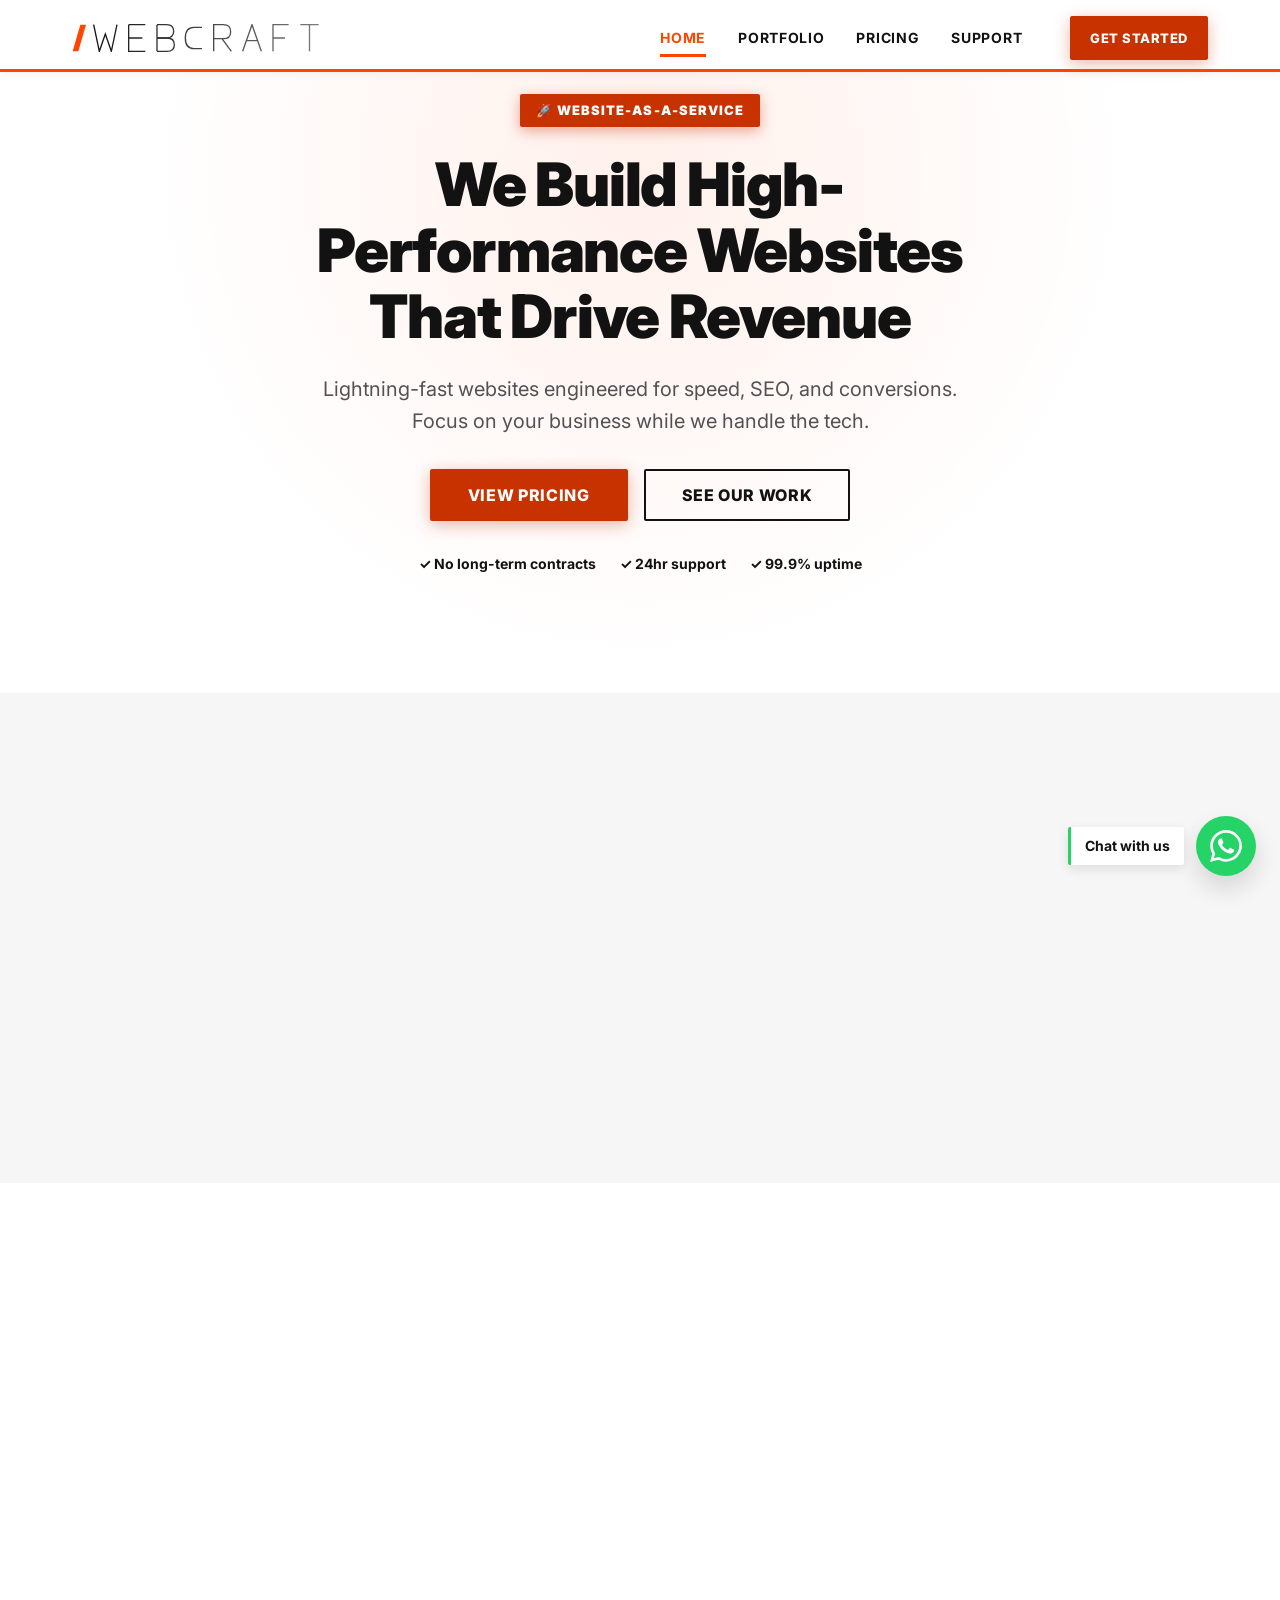
==== index.html @ d0a5c51f "fix(ui): modernize trusted technologies badges and fix dark cta heading visibility" ====
<!DOCTYPE html>
<html lang="en">
<head>
    <meta charset="utf-8">
    <meta name="viewport" content="width=device-width, initial-scale=1.0, viewport-fit=cover">
    <meta name="color-scheme" content="light">
    <title>WebCraft — High-Performance Websites That Drive Revenue</title>
    <meta name="description" content="WebCraft builds blazing-fast, SEO-optimized websites that drive revenue. Expert web development with managed hosting, updates, and support.">

    <meta name="theme-color" content="#121212">
    <link rel="apple-touch-icon" href="assets/icons/apple-touch-icon.png">

    <!-- Open Graph & Social Preview -->
    <meta property="og:title" content="WebCraft — High-Performance Websites That Drive Revenue">
    <meta property="og:description" content="WebCraft builds blazing-fast, SEO-optimized websites that drive revenue. Expert web development with managed hosting, updates, and support.">
    <meta property="og:type" content="website">
    <meta property="og:url" content="https://webcraft.agency/">
    <meta property="og:image" content="assets/images/og-preview.png">
    <meta property="og:image:width" content="1200">
    <meta property="og:image:height" content="630">
    <meta name="twitter:card" content="summary_large_image">
    <meta name="twitter:title" content="WebCraft — High-Performance Websites That Drive Revenue">
    <meta name="twitter:description" content="WebCraft builds blazing-fast, SEO-optimized websites that drive revenue. Expert web development with managed hosting, updates, and support.">
    <meta name="twitter:image" content="assets/images/og-preview.png">

    <!-- Progressive Enhancement & Font Preconnects -->
    <script>document.documentElement.classList.add('js');</script>
    <noscript><style>.animate-on-scroll { opacity: 1 !important; transform: none !important; }</style></noscript>
    <link rel="preconnect" href="https://fonts.googleapis.com">
    <link rel="preconnect" href="https://fonts.gstatic.com" crossorigin>
    <link href="https://fonts.googleapis.com/css2?family=Inter:wght@400;600;700;800;900&display=swap" rel="stylesheet">

    <!-- CSS -->
    <link rel="stylesheet" href="css/variables.css">
    <link rel="stylesheet" href="css/base.css">
    <link rel="stylesheet" href="css/components.css">
    <link rel="stylesheet" href="css/layout.css">
    <link rel="stylesheet" href="css/pages/home.css">

    <!-- Favicon -->
    <link rel="icon" href="assets/icons/favicon.svg" type="image/svg+xml">
</head>
<body>

    <!-- Header -->
    <header class="header" role="banner">
        <div class="container header-container">
            <a href="/" class="logo" aria-label="WebCraft Home">
                <svg class="logo-svg" viewBox="210 408 742 84" width="212" height="24" aria-hidden="true" focusable="false">
                    <defs>
                        <linearGradient id="header-logo-grad" gradientUnits="userSpaceOnUse" x1="270" y1="0" x2="950" y2="0">
                            <stop offset="0" stop-color="#121212"/>
                            <stop offset="1" stop-color="#7A7A7A"/>
                        </linearGradient>
                    </defs>
                    <path d="M235 410 H252 L229 490 H212 Z" fill="#FF4500"/>
                    <g fill="none" stroke="url(#header-logo-grad)" stroke-width="4" stroke-linecap="butt" stroke-linejoin="miter">
                        <path d="M275 410 L292 490 L310 438 L328 490 L345 410"/>
                        <path d="M380 410 H430 M380 410 V490 H430 M380 450 H421"/>
                        <path d="M465 410 V490"/>
                        <path d="M465 410 H494 C507 410 515 418 515 430 C515 442 507 450 493 450 H465"/>
                        <path d="M465 450 H495 C509 450 517 458 517 470 C517 482 509 490 495 490 H465"/>
                        <path d="M600 418 H576 C559 418 550 430 550 450 C550 470 559 482 576 482 H600"/>
                        <path d="M635 490 V410 H664 C678 410 686 418 686 431 C686 444 678 452 664 452 H635 M660 452 L688 490"/>
                        <path d="M722 490 L750 410 L778 490 M735 458 H765"/>
                        <path d="M813 490 V410 H860 M813 450 H849"/>
                        <path d="M895 410 H950 M922.5 410 V490"/>
                    </g>
                </svg>
            </a>

            <nav class="nav" role="navigation" aria-label="Main navigation">
                <a href="/" class="nav-link active" aria-current="page">Home</a>
                <a href="portfolio.html" class="nav-link">Portfolio</a>
                <a href="pricing.html" class="nav-link">Pricing</a>
                <a href="support.html" class="nav-link">Support</a>
                <a href="pricing.html" class="btn btn-primary btn-sm nav-cta">Get Started</a>
            </nav>

            <button class="mobile-menu-toggle" aria-label="Open menu" aria-expanded="false">
                <svg width="24" height="24" viewBox="0 0 24 24" fill="none" stroke="currentColor" stroke-width="2" stroke-linecap="round">
                    <line x1="3" y1="6" x2="21" y2="6"></line>
                    <line x1="3" y1="12" x2="21" y2="12"></line>
                    <line x1="3" y1="18" x2="21" y2="18"></line>
                </svg>
            </button>
        </div>

        <!-- Mobile Menu -->
        <div class="mobile-menu" role="dialog" aria-modal="true" aria-label="Mobile navigation">
            <button class="mobile-menu-close" aria-label="Close menu">&times;</button>
            <a href="/" class="nav-link active">Home</a>
            <a href="portfolio.html" class="nav-link">Portfolio</a>
            <a href="pricing.html" class="nav-link">Pricing</a>
            <a href="support.html" class="nav-link">Support</a>
            <a href="pricing.html" class="btn btn-primary">Get Started</a>
        </div>
    </header>

    <main role="main">
        <!-- Hero Section -->
        <section class="hero section">
            <div class="container hero-content text-center">
                <span class="hero-badge">🚀 Website-as-a-Service</span>
                <h1>We Build High-Performance Websites That Drive Revenue</h1>
                <p class="hero-subtitle">Lightning-fast websites engineered for speed, SEO, and conversions. Focus on your business while we handle the tech.</p>

                <div class="hero-buttons">
                    <a href="pricing.html" class="btn btn-primary btn-lg">View Pricing</a>
                    <a href="portfolio.html" class="btn btn-secondary btn-lg">See Our Work</a>
                </div>

                <div class="hero-trust">
                    <span>✓ No long-term contracts</span>
                    <span>✓ 24hr support</span>
                    <span>✓ 99.9% uptime</span>
                </div>
            </div>
        </section>

        <!-- Social Proof / Logo Bar -->
        <section class="section section-alt" aria-label="Technologies we work with">
            <div class="container text-center">
                <h2 class="logo-section-title">Trusted Technologies We Work With</h2>
                <div class="logo-grid">
                    <div class="logo-item" aria-label="WordPress">
                        <span class="logo-item-icon">
                            <svg viewBox="0 0 24 24" fill="#21759B" aria-hidden="true">
                                <path d="M12 0C5.373 0 0 5.373 0 12c0 6.627 5.373 12 12 12s12-5.373 12-12c0-6.627-5.373-12-12-12zm-1.042 17.518l-3.32-9.61h2.203l2.253 6.945 2.129-6.945h2.153l-3.328 9.61h-2.09z"/>
                                <path d="M12 2C6.486 2 2 6.486 2 12c0 2.222.73 4.275 1.956 5.94L8.79 6.786c-.198-.016-.402-.026-.612-.026-.412 0-.825.04-1.218.118l-.16.032v-.435l3.224-.325v.435l-.83.082c-.22.022-.352.12-.352.324 0 .094.032.224.09.387l3.666 10.638 1.764-5.467-1.258-3.668c-.18-.535-.41-.758-.91-.79l-.82-.082v-.435l3.225.325v.435l-.83.082c-.49.048-.56.402-.56.62 0 .085.02.19.06.31l3.585 10.375.33-1.127c.563-1.875.845-3.415.845-4.62 0-1.637-.585-2.775-1.21-3.68-.838-1.21-1.633-2.12-1.633-3.23 0-1.242.942-2.4 2.28-2.4.1 0 .2.01.298.02A9.957 9.957 0 0012 2z"/>
                            </svg>
                        </span>
                        <span class="logo-item-name">WordPress</span>
                    </div>

                    <div class="logo-item" aria-label="Stripe">
                        <span class="logo-item-icon">
                            <svg viewBox="0 0 24 24" fill="#635BFF" aria-hidden="true">
                                <path d="M13.976 9.15c-2.172-.806-3.356-1.426-3.356-2.409 0-.831.683-1.305 1.901-1.305 2.227 0 4.515.858 6.09 1.631l.89-5.494C18.252.975 15.697 0 12.165 0 9.667 0 7.589.654 6.104 1.872 4.56 3.147 3.757 4.992 3.757 7.218c0 4.039 2.467 5.76 6.476 7.219 2.585.92 3.445 1.574 3.445 2.583 0 .98-.84 1.545-2.354 1.545-1.875 0-4.965-.921-6.99-2.109l-.9 5.555C5.175 22.99 8.385 24 11.714 24c2.641 0 4.843-.624 6.328-1.813 1.664-1.305 2.525-3.236 2.525-5.732 0-4.128-2.524-5.851-6.591-7.305z"/>
                            </svg>
                        </span>
                        <span class="logo-item-name">Stripe</span>
                    </div>

                    <div class="logo-item" aria-label="Razorpay">
                        <span class="logo-item-icon">
                            <svg viewBox="0 0 24 24" aria-hidden="true">
                                <path d="M22.436 0l-11.91 7.773-4.994 4.148L0 24h5.682l3.358-6.023 8.341-5.46 4.943-4.114L24 0h-1.564z" fill="#0082E6"/>
                                <path d="M12.923 12.02l-4.582 3.003L4.983 24h5.682l2.258-4.05 4.58-2.997 2.716-2.261L22.436 0H14.86l-1.937 12.02z" fill="#0C2340"/>
                            </svg>
                        </span>
                        <span class="logo-item-name">Razorpay</span>
                    </div>

                    <div class="logo-item" aria-label="AWS">
                        <span class="logo-item-icon">
                            <svg viewBox="0 0 24 24" fill="#FF9900" aria-hidden="true">
                                <path d="M6.026 10.385c-.092-.584-.366-1.047-.822-1.388-.456-.341-1.066-.512-1.83-.512-.89 0-1.638.253-2.244.759-.606.506-.948 1.189-1.026 2.05h1.565c.068-.535.258-.934.57-1.197.312-.263.706-.395 1.182-.395.438 0 .788.107 1.05.321.262.214.407.514.435.9l-2.73 1.258c-.76.35-1.314.786-1.662 1.308-.348.522-.522 1.127-.522 1.815 0 .825.268 1.493.804 2.004.536.511 1.255.767 2.157.767.65 0 1.246-.168 1.788-.504.542-.336.938-.802 1.188-1.398v1.642h1.54V12.16c0-.682-.158-1.21-.474-1.583-.316-.373-.78-.56-1.393-.56-.673 0-1.229.215-1.668.645-.44.43-.67 1.002-.69 1.716h1.565c.02-.38.136-.667.348-.86.212-.193.498-.29.858-.29.35 0 .618.093.804.28.186.187.28.473.28.858v.43l-2.02.94c-.584.272-.99.596-1.218.972-.228.376-.342.822-.342 1.338 0 .545.16 1 .48 1.365.32.365.772.547 1.356.547.477 0 .9-.13 1.27-.39.37-.26.634-.63.792-1.11.082-.24.128-.523.138-.85V10.385zm6.543-3.665l-2.28 8.922h1.614l1.455-6.074 1.48 6.074h1.602l-2.28-8.922h-1.59zm9.03 2.083c-.87 0-1.597.23-2.181.69-.584.46-.92 1.066-1.008 1.818h1.57c.07-.468.27-.822.6-1.062.33-.24.753-.36 1.27-.36.477 0 .86.113 1.15.34.29.227.435.534.435.92 0 .28-.093.51-.28.69-.187.18-.54.343-1.06.49-1.08.3-1.89.65-2.43 1.05-.54.4-.81.98-.81 1.74 0 .72.247 1.31.74 1.77.493.46 1.157.69 1.99.69.7 0 1.32-.17 1.86-.51.54-.34.93-.81 1.17-1.41v1.66h1.54V12.06c0-.98-.276-1.72-.828-2.22-.552-.5-1.33-.75-2.334-.75zM1.98 21.05c3.27 2.11 7.21 3.23 11.23 3.23 3.52 0 7.02-.85 10.15-2.47.37-.19.41-.67.1-.94-.31-.27-.8-.26-1.13-.04-2.85 1.5-6.06 2.29-9.31 2.29-3.72 0-7.37-1.04-10.4-3-.35-.23-.84-.19-1.12.1-.28.29-.21.78.18 1.03z"/>
                            </svg>
                        </span>
                        <span class="logo-item-name">AWS</span>
                    </div>

                    <div class="logo-item" aria-label="Cloudflare">
                        <span class="logo-item-icon">
                            <svg viewBox="0 0 24 24" fill="#F38020" aria-hidden="true">
                                <path d="M18.244 11.238c-.377 0-.74.053-1.087.147C16.55 7.857 13.568 5.4 10.02 5.4c-3.158 0-5.867 1.95-6.862 4.792-.38-.11-.782-.172-1.2-.172C.876 10.02 0 10.896 0 11.978c0 1.082.876 1.958 1.958 1.958h16.286c1.082 0 1.958-.876 1.958-1.958 0-1.082-.876-1.958-1.958-1.958z"/>
                                <path d="M19.333 13.936H4.667c-.736 0-1.333.597-1.333 1.333 0 .737.597 1.334 1.333 1.334h14.666c.737 0 1.334-.597 1.334-1.334 0-.736-.597-1.333-1.334-1.333z" opacity=".6"/>
                            </svg>
                        </span>
                        <span class="logo-item-name">Cloudflare</span>
                    </div>

                    <div class="logo-item" aria-label="Google Analytics">
                        <span class="logo-item-icon">
                            <svg viewBox="0 0 24 24" aria-hidden="true">
                                <rect x="2" y="13" width="4.5" height="9" rx="2" fill="#E37400"/>
                                <rect x="9.75" y="7" width="4.5" height="15" rx="2" fill="#F4B400"/>
                                <rect x="17.5" y="2" width="4.5" height="20" rx="2" fill="#F9AB00"/>
                            </svg>
                        </span>
                        <span class="logo-item-name">Analytics</span>
                    </div>
                </div>
            </div>
        </section>

        <!-- Features Section -->
        <section class="section" id="features">
            <div class="container">
                <div class="section-header">
                    <h2 class="section-title">Everything You Need to Succeed Online</h2>
                    <p class="section-subtitle">Our websites come loaded with the features your business needs to thrive in the digital age.</p>
                </div>

                <div class="features-grid">
                    <div class="card feature-card animate-on-scroll">
                        <div class="feature-icon" aria-hidden="true">⚡</div>
                        <h3>Blazing Fast Speeds</h3>
                        <p>Sub-2-second load times with optimized hosting, CDN delivery, and modern image formats. Your visitors won't wait.</p>
                    </div>
                    <div class="card feature-card animate-on-scroll">
                        <div class="feature-icon" aria-hidden="true">📈</div>
                        <h3>SEO Optimized Architecture</h3>
                        <p>Built from the ground up with semantic HTML, schema markup, and Core Web Vitals optimization to rank higher.</p>
                    </div>
                    <div class="card feature-card animate-on-scroll">
                        <div class="feature-icon" aria-hidden="true">🔄</div>
                        <h3>Frictionless Updates</h3>
                        <p>Need a change? Submit a request and we handle it within 24 hours. No learning curves, no hassle.</p>
                    </div>
                </div>
            </div>
        </section>

        <!-- How It Works Section -->
        <section class="section section-alt" id="how-it-works">
            <div class="container">
                <div class="section-header">
                    <h2 class="section-title">How It Works</h2>
                    <p class="section-subtitle">Get your website up and running in three simple steps</p>
                </div>

                <div class="features-grid steps-grid">
                    <div class="step-card animate-on-scroll">
                        <div class="step-number" aria-hidden="true">01</div>
                        <h3>Choose Your Plan</h3>
                        <p>Pick the pricing plan that fits your budget and goals.</p>
                    </div>
                    <div class="step-card animate-on-scroll">
                        <div class="step-number" aria-hidden="true">02</div>
                        <h3>We Build It</h3>
                        <p>Our team designs and develops your custom website in 5-7 business days.</p>
                    </div>
                    <div class="step-card animate-on-scroll">
                        <div class="step-number" aria-hidden="true">03</div>
                        <h3>Launch &amp; Grow</h3>
                        <p>Go live with ongoing support, updates, and performance monitoring.</p>
                    </div>
                </div>
            </div>
        </section>

        <!-- Final CTA Section -->
        <section class="section cta-section">
            <div class="container">
                <div class="cta-box text-center">
                    <h2>Ready to Scale Your Digital Presence?</h2>
                    <p>Join businesses that trust WebCraft for their online success.</p>
                    <a href="pricing.html" class="btn btn-primary btn-lg">Get Started Today</a>
                </div>
            </div>
        </section>
    </main>

    <!-- Footer -->
    <footer class="footer" role="contentinfo">
        <div class="container">
            <div class="footer-container">
                <div class="footer-brand">
                    <a href="/" class="logo" aria-label="WebCraft Home">
                        <svg class="logo-svg" viewBox="210 408 742 84" width="212" height="24" aria-hidden="true" focusable="false">
                            <defs>
                                <linearGradient id="footer-logo-grad" gradientUnits="userSpaceOnUse" x1="270" y1="0" x2="950" y2="0">
                                    <stop offset="0" stop-color="#FFFFFF"/>
                                    <stop offset="1" stop-color="#C0C0C0"/>
                                </linearGradient>
                            </defs>
                            <path d="M235 410 H252 L229 490 H212 Z" fill="#FF4500"/>
                            <g fill="none" stroke="url(#footer-logo-grad)" stroke-width="4" stroke-linecap="butt" stroke-linejoin="miter">
                                <path d="M275 410 L292 490 L310 438 L328 490 L345 410"/>
                                <path d="M380 410 H430 M380 410 V490 H430 M380 450 H421"/>
                                <path d="M465 410 V490"/>
                                <path d="M465 410 H494 C507 410 515 418 515 430 C515 442 507 450 493 450 H465"/>
                                <path d="M465 450 H495 C509 450 517 458 517 470 C517 482 509 490 495 490 H465"/>
                                <path d="M600 418 H576 C559 418 550 430 550 450 C550 470 559 482 576 482 H600"/>
                                <path d="M635 490 V410 H664 C678 410 686 418 686 431 C686 444 678 452 664 452 H635 M660 452 L688 490"/>
                                <path d="M722 490 L750 410 L778 490 M735 458 H765"/>
                                <path d="M813 490 V410 H860 M813 450 H849"/>
                                <path d="M895 410 H950 M922.5 410 V490"/>
                            </g>
                        </svg>
                    </a>
                    <p>High-performance websites that drive revenue for your business.</p>
                </div>
                <div class="footer-links">
                    <h4>Quick Links</h4>
                    <a href="/">Home</a>
                    <a href="portfolio.html">Portfolio</a>
                    <a href="pricing.html">Pricing</a>
                    <a href="support.html">Support</a>
                </div>
                <div class="footer-links">
                    <h4>Legal</h4>
                    <a href="terms.html">Terms of Service</a>
                    <a href="privacy.html">Privacy Policy</a>
                </div>
            </div>
            <div class="footer-bottom">
                <p>&copy; 2024 WebCraft. All rights reserved.</p>
                <p>Built with &hearts; for performance</p>
            </div>
        </div>
    </footer>

    <!-- WhatsApp Widget -->
    <div class="whatsapp-widget" aria-label="Chat with us on WhatsApp">
        <span class="whatsapp-tooltip">Chat with us</span>
        <a href="https://wa.me/918103855878?text=Hi%2C%20I%27m%20interested%20in%20a%20new%20website." target="_blank" rel="noopener noreferrer" class="whatsapp-btn" aria-label="Open WhatsApp chat">
            <svg viewBox="0 0 24 24" fill="currentColor"><path d="M17.472 14.382c-.297-.149-1.758-.867-2.03-.967-.273-.099-.471-.148-.67.15-.197.297-.767.966-.94 1.164-.173.199-.347.223-.644.075-.297-.15-1.255-.463-2.39-1.475-.883-.788-1.48-1.761-1.653-2.059-.173-.297-.018-.458.13-.606.134-.133.298-.347.446-.52.149-.174.198-.298.298-.497.099-.198.05-.371-.025-.52-.075-.149-.669-1.612-.916-2.207-.242-.579-.487-.5-.669-.51-.173-.008-.371-.01-.57-.01-.198 0-.52.074-.792.372-.272.297-1.04 1.016-1.04 2.479 0 1.462 1.065 2.875 1.213 3.074.149.198 2.096 3.2 5.077 4.487.709.306 1.262.489 1.694.625.712.227 1.36.195 1.871.118.571-.085 1.758-.719 2.006-1.413.248-.694.248-1.289.173-1.413-.074-.124-.272-.198-.57-.347m-5.421 7.403h-.004a9.87 9.87 0 01-5.031-1.378l-.361-.214-3.741.982.998-3.648-.235-.374a9.86 9.86 0 01-1.51-5.26c.001-5.45 4.436-9.884 9.888-9.884 2.64 0 5.122 1.03 6.988 2.898a9.825 9.825 0 012.893 6.994c-.003 5.45-4.437 9.884-9.885 9.884m8.413-18.297A11.815 11.815 0 0012.05 0C5.495 0 .16 5.335.157 11.892c0 2.096.547 4.142 1.588 5.945L.057 24l6.305-1.654a11.882 11.882 0 005.683 1.448h.005c6.554 0 11.89-5.335 11.893-11.893a11.821 11.821 0 00-3.48-8.413z"/></svg>
        </a>
    </div>

    <!-- Scripts -->
    <script src="js/main.js" defer></script>
    <script src="js/whatsapp-widget.js" defer></script>
</body>
</html>
---- css/variables.css ----
:root {
  /* Ultra Robotics Corp Brand Colors */
  /* Primary Neon / Industrial Orange */
  --color-primary: #FF4500;
  --color-primary-alt: #FF5500;
  --color-primary-hover: #E03E00;
  --color-primary-dark: #C83200;
  --color-primary-light: #FF6A33;
  --color-primary-lightest: #FFE8E0;
  --color-primary-surface: #FFF4F0;
  --color-primary-glow: rgba(255, 69, 0, 0.35);
  --color-primary-text: #FFFFFF;

  /* Dark Charcoal / Industrial Black */
  --color-dark: #121212;
  --color-dark-surface: #1A1A1A;
  --color-dark-card: #1E1E1E;
  --color-black: #0A0A0A;

  /* WhatsApp */
  --color-whatsapp: #25D366;
  --color-whatsapp-dark: #1EAB52;

  /* Neutral & Structural Colors */
  --color-background: #FFFFFF;
  --color-background-alt: #F6F6F6;
  --color-text-primary: #121212;
  --color-text-secondary: #525252;
  --color-text-muted: #737373;
  --color-border: #E5E5E5;
  --color-border-dark: #262626;
  --color-white: #FFFFFF;

  /* Status Colors */
  --color-success: #16A34A;
  --color-warning: #D97706;
  --color-error: #DC2626;

  /* Typography - Clean, Heavy-Weight Industrial Sans-Serif with Devanagari Fallback */
  --font-body: 'Inter', 'Noto Sans Devanagari', -apple-system, BlinkMacSystemFont, 'Segoe UI', Roboto, sans-serif;
  --font-heading: 'Inter', 'Noto Sans Devanagari', -apple-system, BlinkMacSystemFont, 'Segoe UI', Roboto, sans-serif;

  --font-size-h1: clamp(2.25rem, 5vw, 3.75rem);
  --font-size-h2: clamp(1.75rem, 4vw, 2.5rem);
  --font-size-h3: clamp(1.25rem, 3vw, 1.75rem);
  --font-size-body: 1rem;

  --font-weight-regular: 400;
  --font-weight-medium: 500;
  --font-weight-semibold: 600;
  --font-weight-bold: 700;
  --font-weight-extrabold: 800;
  --font-weight-black: 900;

  --line-height-tight: 1.15;
  --line-height-base: 1.6;

  /* Spacing Scale */
  --space-1: 0.25rem;
  --space-2: 0.5rem;
  --space-3: 0.75rem;
  --space-4: 1rem;
  --space-6: 1.5rem;
  --space-8: 2rem;
  --space-12: 3rem;
  --space-16: 4rem;
  --space-24: 6rem;
  --space-32: 8rem;

  /* Industrial Robotics Geometry - Sharp, Structural Radii */
  --radius-sm: 2px;
  --radius-md: 4px;
  --radius-lg: 6px;
  --radius-xl: 8px;
  --radius-full: 9999px;

  /* Shadows & Neon Glows */
  --shadow-subtle: 0 1px 3px rgba(18, 18, 18, 0.06);
  --shadow-sm: 0 2px 4px rgba(18, 18, 18, 0.08);
  --shadow-md: 0 4px 12px rgba(18, 18, 18, 0.1);
  --shadow-lg: 0 12px 24px rgba(18, 18, 18, 0.14);
  --shadow-xl: 0 20px 32px rgba(18, 18, 18, 0.18);
  --shadow-neon: 0 4px 20px rgba(255, 69, 0, 0.35);

  /* Transitions */
  --transition-fast: 150ms ease-in-out;
  --transition-normal: 250ms ease-in-out;
  --transition-slow: 350ms ease-in-out;

  /* Layout */
  --container-max-width: 1200px;
  --header-height: 72px;

  /* Z-index */
  --z-header: 100;
  --z-whatsapp: 150;
  --z-modal: 200;
  --z-overlay: 300;
}
---- css/base.css ----
/* Modern CSS Reset */
*, *::before, *::after {
  box-sizing: border-box;
}

* {
  margin: 0;
  padding: 0;
}

html {
  scroll-behavior: smooth;
  scroll-padding-top: var(--header-height);
  font-size: 16px;
  -webkit-text-size-adjust: 100%;
  text-size-adjust: 100%;
  -webkit-tap-highlight-color: rgba(255, 69, 0, 0.15);
}

a, button, input, select, textarea, summary, [role="button"] {
  touch-action: manipulation;
}

body {
  font-family: var(--font-body);
  color: var(--color-text-primary);
  background-color: var(--color-background);
  line-height: var(--line-height-base);
  -webkit-font-smoothing: antialiased;
  -moz-osx-font-smoothing: grayscale;
}

body.no-scroll {
  overflow: hidden;
  touch-action: none;
  overscroll-behavior: none;
}

/* Reduced Motion Override */
@media (prefers-reduced-motion: reduce) {
  *, *::before, *::after {
    animation-duration: 0.01ms !important;
    animation-iteration-count: 1 !important;
    transition-duration: 0.01ms !important;
    scroll-behavior: auto !important;
  }
}

/* Typography Base - Ultra Robotics Industrial Heavy-Weight Sans-Serif */
h1, h2, h3, h4, h5, h6 {
  font-family: var(--font-heading);
  font-weight: var(--font-weight-extrabold);
  line-height: var(--line-height-tight);
  color: var(--color-text-primary);
  margin-bottom: var(--space-4);
  letter-spacing: -0.02em;
  text-wrap: balance;
}

h1 { 
  font-size: var(--font-size-h1); 
  font-weight: var(--font-weight-black); 
}
h2 { 
  font-size: var(--font-size-h2); 
}
h3 { 
  font-size: var(--font-size-h3); 
}

p {
  margin-bottom: var(--space-4);
  color: var(--color-text-secondary);
}

a {
  color: var(--color-dark);
  text-decoration: underline;
  text-decoration-color: var(--color-primary);
  text-decoration-thickness: 2px;
  text-underline-offset: 3px;
  transition: all var(--transition-normal);
}

@media (hover: hover) and (pointer: fine) {
  a:hover {
    color: var(--color-primary);
    text-decoration-color: var(--color-primary-dark);
  }
}

a:active {
  color: var(--color-primary-dark);
}

ul, ol {
  margin-bottom: var(--space-4);
  padding-left: var(--space-8);
}

blockquote {
  border-left: 4px solid var(--color-primary);
  padding: var(--space-3) var(--space-4);
  margin-bottom: var(--space-4);
  font-style: italic;
  color: var(--color-text-secondary);
  background-color: var(--color-primary-surface);
}

/* Accessibility & Selection - Ultra Robotics Neon Orange */
::selection {
  background-color: var(--color-primary);
  color: var(--color-white);
}

:focus-visible {
  outline: 2px solid var(--color-primary);
  outline-offset: 2px;
  box-shadow: 0 0 0 3px rgba(255, 69, 0, 0.25);
}

/* Utilities */
.container {
  width: 100%;
  max-width: var(--container-max-width);
  margin-left: auto;
  margin-right: auto;
  padding-left: max(var(--space-4), env(safe-area-inset-left));
  padding-right: max(var(--space-4), env(safe-area-inset-right));
}

.sr-only {
  position: absolute;
  width: 1px;
  height: 1px;
  padding: 0;
  margin: -1px;
  overflow: hidden;
  clip: rect(0, 0, 0, 0);
  white-space: nowrap;
  border-width: 0;
}

.text-center {
  text-align: center;
}

.text-gradient {
  background: linear-gradient(135deg, var(--color-primary), var(--color-primary-alt));
  -webkit-background-clip: text;
  -webkit-text-fill-color: transparent;
  background-clip: text;
  font-weight: var(--font-weight-black);
}

/* Iconic Ultra Robotics Brand Slash Accent */
.brand-slash {
  display: inline-block;
  width: 6px;
  height: 1em;
  background-color: var(--color-primary);
  transform: skewX(-15deg);
  vertical-align: -0.1em;
  margin: 0 0.2em;
  box-shadow: 0 0 8px rgba(255, 69, 0, 0.4);
}

/* Responsive Container */
@media (min-width: 768px) {
  .container {
    padding-left: var(--space-8);
    padding-right: var(--space-8);
  }
}
---- css/components.css ----
/* Buttons - Ultra Robotics High-Octane Neon Orange & Industrial Black */
.btn {
  display: inline-flex;
  align-items: center;
  justify-content: center;
  padding: 12px 28px;
  font-family: var(--font-body);
  font-weight: var(--font-weight-extrabold);
  font-size: 0.9375rem;
  letter-spacing: 0.04em;
  text-transform: uppercase;
  border-radius: var(--radius-sm);
  min-height: 44px;
  min-width: 44px;
  cursor: pointer;
  transition: all var(--transition-normal);
  border: 2px solid transparent;
  text-decoration: none;
  line-height: 1;
}

.btn:active {
  transform: scale(0.98);
}

.btn-primary {
  background-color: var(--color-primary-dark);
  color: var(--color-white);
  border-color: var(--color-primary-dark);
  box-shadow: 0 4px 16px rgba(200, 50, 0, 0.35);
}

.btn-secondary {
  background-color: transparent;
  color: var(--color-dark);
  border-color: var(--color-dark);
}

.btn-whatsapp {
  background-color: var(--color-whatsapp);
  color: var(--color-white);
  border-color: var(--color-whatsapp);
}

@media (hover: hover) and (pointer: fine) {
  .btn-primary:hover {
    background-color: var(--color-dark);
    color: var(--color-primary);
    border-color: var(--color-dark);
    box-shadow: 0 6px 24px rgba(255, 69, 0, 0.3);
  }

  .btn-secondary:hover {
    background-color: var(--color-dark);
    color: var(--color-white);
    box-shadow: var(--shadow-sm);
  }

  .btn-whatsapp:hover {
    background-color: var(--color-whatsapp-dark);
    color: var(--color-white);
    border-color: var(--color-whatsapp-dark);
  }
}

.btn-lg {
  padding: 16px 36px;
  font-size: 1rem;
}

.btn-sm {
  padding: 8px 18px;
  font-size: 0.8125rem;
}

/* Cards - Industrial Robotics Structural Quality */
.card {
  background-color: var(--color-white);
  border-radius: var(--radius-md);
  border: 1px solid var(--color-border);
  box-shadow: var(--shadow-subtle);
  padding: var(--space-8);
  transition: transform var(--transition-normal), box-shadow var(--transition-normal), border-color var(--transition-normal);
}

.card:active {
  transform: scale(0.99);
}

@media (hover: hover) and (pointer: fine) {
  .card:hover {
    transform: translateY(-4px);
    box-shadow: var(--shadow-lg);
    border-color: var(--color-dark);
  }
}

.card-bordered {
  border: 2px solid var(--color-border);
  box-shadow: none;
}

.pricing-card {
  position: relative;
  display: flex;
  flex-direction: column;
  height: 100%;
}

.pricing-card--featured {
  border: 2px solid var(--color-dark);
  border-top: 6px solid var(--color-primary);
  transform: none;
  box-shadow: var(--shadow-lg);
}

@media (min-width: 1024px) {
  .pricing-card--featured {
    transform: scale(1.02);
  }
}

@media (hover: hover) and (pointer: fine) and (min-width: 1024px) {
  .pricing-card--featured:hover {
    transform: scale(1.04);
  }
}

/* Accordion (FAQ) */
.accordion {
  width: 100%;
}

.accordion-item {
  border-bottom: 1px solid var(--color-border);
}

.accordion-trigger {
  width: 100%;
  display: flex;
  justify-content: space-between;
  align-items: center;
  padding: var(--space-4) 0;
  background: none;
  border: none;
  font-family: var(--font-heading);
  font-weight: var(--font-weight-extrabold);
  font-size: 1.05rem;
  color: var(--color-text-primary);
  cursor: pointer;
  text-align: left;
}

.accordion-trigger .icon {
  transition: transform var(--transition-normal);
  display: flex;
  align-items: center;
  justify-content: center;
  font-weight: 800;
  color: var(--color-primary);
}

.accordion-item.active .accordion-trigger .icon {
  transform: rotate(45deg);
  color: var(--color-primary-dark);
}

.accordion-content {
  max-height: 0;
  overflow: hidden;
  transition: max-height var(--transition-normal);
}

.accordion-content[hidden] {
  display: none;
}

.accordion-item.active .accordion-content {
  max-height: 500px;
}

.accordion-content-inner {
  padding-bottom: var(--space-4);
  color: var(--color-text-secondary);
  line-height: var(--line-height-base);
}

/* Forms - Sharp Industrial Inputs */
.form-group {
  margin-bottom: var(--space-4);
}

.form-label {
  display: block;
  font-weight: var(--font-weight-bold);
  font-size: 0.875rem;
  text-transform: uppercase;
  letter-spacing: 0.04em;
  margin-bottom: var(--space-2);
  color: var(--color-text-primary);
}

.form-input, .form-select, .form-textarea {
  width: 100%;
  padding: 12px 16px;
  border: 2px solid var(--color-border);
  border-radius: var(--radius-sm);
  font-size: 1rem;
  font-family: var(--font-body);
  transition: border-color var(--transition-fast), box-shadow var(--transition-fast);
  background-color: var(--color-white);
  color: var(--color-text-primary);
}

.form-input:focus, .form-select:focus, .form-textarea:focus {
  outline: none;
  border-color: var(--color-primary);
  box-shadow: 0 0 0 3px rgba(255, 69, 0, 0.2);
}

.form-textarea {
  min-height: 120px;
  resize: vertical;
}

/* Badges - Neon High-Octane Highlighting */
.badge {
  display: inline-flex;
  align-items: center;
  padding: 4px 12px;
  border-radius: var(--radius-sm);
  font-size: 0.75rem;
  font-weight: var(--font-weight-extrabold);
  line-height: 1.2;
  text-transform: uppercase;
  letter-spacing: 0.05em;
}

.badge-primary {
  background-color: var(--color-primary-surface);
  color: var(--color-primary-dark);
  border: 1px solid var(--color-primary-lightest);
}

.badge-success {
  background-color: #DCFCE7;
  color: var(--color-success);
}

.badge-popular {
  position: absolute;
  top: -14px;
  left: 50%;
  transform: translateX(-50%);
  background-color: var(--color-primary-dark);
  color: var(--color-white);
  padding: 4px 14px;
  box-shadow: 0 4px 14px rgba(200, 50, 0, 0.4);
}

/* Tech Stack Grid & Badges */
.logo-grid {
  display: grid;
  grid-template-columns: repeat(2, 1fr);
  gap: 0.75rem;
  max-width: 1040px;
  margin: 0 auto;
}

@media (min-width: 640px) {
  .logo-grid {
    grid-template-columns: repeat(3, 1fr);
    gap: 1rem;
  }
}

@media (min-width: 1024px) {
  .logo-grid {
    grid-template-columns: repeat(6, 1fr);
    gap: 1rem;
  }
}

.logo-item {
  display: flex;
  align-items: center;
  justify-content: center;
  gap: 0.625rem;
  background: var(--color-white);
  border: 1px solid var(--color-border);
  border-radius: var(--radius-md);
  padding: 0.875rem 1rem;
  box-shadow: 0 1px 3px rgba(0, 0, 0, 0.04);
  transition: transform var(--transition-fast), border-color var(--transition-fast), box-shadow var(--transition-fast);
  user-select: none;
}

@media (hover: hover) and (pointer: fine) {
  .logo-item:hover {
    transform: translateY(-2px);
    border-color: var(--color-dark);
    box-shadow: 0 6px 18px rgba(0, 0, 0, 0.08);
  }
}

.logo-item-icon {
  width: 22px;
  height: 22px;
  flex-shrink: 0;
  display: flex;
  align-items: center;
  justify-content: center;
}

.logo-item-icon svg {
  width: 100%;
  height: 100%;
  display: block;
}

.logo-item-name {
  font-size: 0.9375rem;
  font-weight: var(--font-weight-bold);
  color: var(--color-text-primary);
  letter-spacing: -0.01em;
  font-family: var(--font-sans);
}

/* Feature Grid */
.features-grid {
  display: grid;
  grid-template-columns: 1fr;
  gap: var(--space-8);
}

@media (min-width: 768px) {
  .features-grid {
    grid-template-columns: repeat(2, 1fr);
  }
}

@media (min-width: 1024px) {
  .features-grid {
    grid-template-columns: repeat(3, 1fr);
  }
}

.feature-card {
  text-align: left;
}

.feature-icon {
  display: inline-flex;
  align-items: center;
  justify-content: center;
  width: 52px;
  height: 52px;
  background-color: var(--color-primary);
  color: var(--color-white);
  border-radius: var(--radius-sm);
  margin-bottom: var(--space-4);
  font-size: 1.5rem;
  box-shadow: 0 4px 14px var(--color-primary-glow);
}

/* Section Styles */
.section {
  padding: var(--space-12) 0;
}

@media (min-width: 768px) {
  .section {
    padding: var(--space-24) 0;
  }
}

.section-header {
  text-align: center;
  max-width: 700px;
  margin: 0 auto var(--space-12) auto;
  position: relative;
}

/* Iconic Ultra Robotics Neon Orange Accent Line */
.section-header::after {
  content: '';
  display: block;
  width: 50px;
  height: 4px;
  background-color: var(--color-primary);
  margin: var(--space-4) auto 0;
  transform: skewX(-20deg);
  box-shadow: 0 0 10px rgba(255, 69, 0, 0.4);
}

.section-subtitle {
  color: var(--color-text-secondary);
  max-width: 600px;
  margin: 0 auto;
}

.section-alt {
  background-color: var(--color-background-alt);
}

/* Testimonial Cards */
.testimonial-card {
  background-color: var(--color-white);
  padding: var(--space-8);
  border-radius: var(--radius-md);
  border: 1px solid var(--color-border);
  box-shadow: var(--shadow-md);
  display: flex;
  flex-direction: column;
  gap: var(--space-4);
}

.testimonial-author {
  display: flex;
  align-items: center;
  gap: var(--space-4);
}

.testimonial-avatar {
  width: 48px;
  height: 48px;
  border-radius: var(--radius-sm);
  border: 2px solid var(--color-primary);
  object-fit: cover;
}

.testimonial-name {
  font-weight: var(--font-weight-bold);
  color: var(--color-text-primary);
  display: block;
}

.testimonial-role {
  font-size: 0.875rem;
  color: var(--color-text-secondary);
  display: block;
}

/* Header scroll effect */
.header--scrolled {
  background-color: rgba(255, 255, 255, 0.98);
  box-shadow: var(--shadow-sm);
}

/* No scroll when mobile menu is open */
body.no-scroll {
  overflow: hidden;
}

/* Mobile menu open state */
.mobile-menu.active,
.mobile-menu.is-open {
  right: 0;
}

/* Portfolio Grid */
.portfolio-grid {
  display: grid;
  grid-template-columns: 1fr;
  gap: var(--space-8);
}

@media (min-width: 768px) {
  .portfolio-grid {
    grid-template-columns: repeat(2, 1fr);
  }
}

.portfolio-card {
  overflow: hidden;
}

.portfolio-preview {
  position: relative;
  aspect-ratio: 16 / 9;
  border-radius: var(--radius-md);
  overflow: hidden;
  display: flex;
  align-items: center;
  justify-content: center;
  margin-bottom: 1.5rem;
}

.portfolio-preview img {
  width: 100%;
  height: 100%;
  object-fit: cover;
  border-radius: inherit;
  display: block;
}


.portfolio-card h3 {
  margin-bottom: var(--space-2);
}

.portfolio-card p {
  margin-bottom: var(--space-4);
}

.portfolio-tags {
  display: flex;
  flex-wrap: wrap;
  gap: var(--space-2);
}

/* Comparison Table */
.table-responsive {
  overflow-x: auto;
  -webkit-overflow-scrolling: touch;
}

.comparison-table {
  width: 100%;
  border-collapse: collapse;
  margin: var(--space-8) auto;
  background: var(--color-white);
  border-radius: var(--radius-md);
  overflow: hidden;
  box-shadow: var(--shadow-sm);
  border: 1px solid var(--color-border);
}

.comparison-table th,
.comparison-table td {
  padding: var(--space-4);
  text-align: left;
  border-bottom: 1px solid var(--color-border);
}

.comparison-table th {
  background: var(--color-dark);
  color: var(--color-white);
  font-weight: var(--font-weight-extrabold);
  font-size: 0.95rem;
  text-transform: uppercase;
  letter-spacing: 0.04em;
  border-bottom: 3px solid var(--color-primary);
}

.comparison-table td.check {
  color: var(--color-primary);
  font-weight: 800;
}

.comparison-table td.cross {
  color: var(--color-error);
  opacity: 0.5;
}

/* Pricing Page Specific */
.pricing-grid {
  display: grid;
  grid-template-columns: 1fr;
  gap: var(--space-8);
  max-width: 900px;
  margin: 0 auto;
}

@media (min-width: 768px) {
  .pricing-grid {
    grid-template-columns: repeat(2, 1fr);
  }
}

.pricing-name {
  font-size: 1.5rem;
  font-weight: var(--font-weight-extrabold);
  margin: var(--space-2) 0;
}

.pricing-amount {
  font-size: clamp(2rem, 5vw, 3rem);
  font-weight: var(--font-weight-black);
  color: var(--color-text-primary);
  line-height: 1.2;
  margin: var(--space-4) 0 var(--space-2);
}

.pricing-amount .currency {
  font-size: 0.5em;
}

.pricing-amount .period {
  font-size: 0.35em;
  color: var(--color-text-secondary);
  font-weight: var(--font-weight-regular);
  display: block;
}

.pricing-recurring {
  font-size: 1.125rem;
  font-weight: var(--font-weight-bold);
  color: var(--color-primary);
  margin-bottom: var(--space-2);
}

.pricing-commitment {
  font-size: 0.875rem;
  color: var(--color-text-secondary);
  margin-bottom: var(--space-4);
}

.pricing-divider {
  border: none;
  height: 2px;
  background: var(--color-border);
  margin: var(--space-6) 0;
}

.pricing-features {
  list-style: none;
  padding: 0;
  margin: 0 0 var(--space-6);
}

.pricing-features li {
  padding: var(--space-2) 0;
  display: flex;
  align-items: center;
  gap: var(--space-3);
  font-size: 0.95rem;
  color: var(--color-text-primary);
}

.pricing-features li::before {
  content: '✓';
  color: var(--color-white);
  background-color: var(--color-primary-dark);
  display: inline-flex;
  align-items: center;
  justify-content: center;
  width: 20px;
  height: 20px;
  border-radius: var(--radius-sm);
  font-size: 0.75rem;
  font-weight: 800;
  flex-shrink: 0;
}

.pricing-note {
  font-size: 0.8rem;
  color: var(--color-text-secondary);
  text-align: center;
  margin-top: var(--space-3);
}

/* FAQ section */
.faq-section {
  max-width: 800px;
  margin: 0 auto;
}

/* CTA Box - Ultra Robotics Dark Charcoal & Neon Orange */
.cta-box {
  background: var(--color-dark);
  color: var(--color-white);
  padding: var(--space-8) var(--space-4);
  border-radius: var(--radius-md);
  max-width: 780px;
  margin: 0 auto;
  border-left: 6px solid var(--color-primary);
  box-shadow: 0 16px 36px rgba(18, 18, 18, 0.25);
  overflow-wrap: anywhere;
  word-break: break-word;
}

.cta-box h2,
.cta-box h3 {
  color: var(--color-white);
  font-family: var(--font-heading);
  font-weight: var(--font-weight-black);
}

.cta-box p {
  color: #D4D4D4;
  max-width: 580px;
  margin-left: auto;
  margin-right: auto;
  font-size: 1.125rem;
}

@media (min-width: 768px) {
  .cta-box {
    padding: var(--space-16) var(--space-8);
  }
}

.card, .contact-card, .feature-card, .pricing-card, .portfolio-card {
  overflow-wrap: anywhere;
  word-break: break-word;
}

/* Logo section title */
.logo-section-title {
  font-size: 0.875rem;
  text-transform: uppercase;
  letter-spacing: 0.1em;
  color: var(--color-text-secondary);
  margin-bottom: var(--space-8);
  font-weight: var(--font-weight-extrabold);
}

/* WhatsApp widget visibility - visible by default for progressive enhancement */
.whatsapp-widget {
  opacity: 1;
  transform: translateY(0);
  transition: opacity var(--transition-slow), transform var(--transition-slow);
}

/* Form messages */
.form-message {
  margin-top: var(--space-4);
  padding: var(--space-4);
  border-radius: var(--radius-sm);
  text-align: center;
  font-weight: var(--font-weight-bold);
  font-size: 0.9375rem;
  line-height: 1.5;
}

.form-message:empty {
  display: none;
  padding: 0;
  margin: 0;
}

.success-message {
  background: #DCFCE7;
  color: #14532D;
  border: 1px solid #86EFAC;
}

.error-message {
  background: #FEE2E2;
  color: #991B1B;
  border: 1px solid #FCA5A5;
}

/* Progressive enhancement for scroll reveal */
html.js .animate-on-scroll {
  opacity: 0;
  transform: translateY(20px);
  transition: opacity 0.6s ease, transform 0.6s ease;
}

html.js .animate-on-scroll.animated {
  opacity: 1;
  transform: translateY(0);
}

@media (prefers-reduced-motion: reduce) {
  html.js .animate-on-scroll {
    opacity: 1;
    transform: none;
    transition: none;
  }
}
---- css/layout.css ----
/* Header - Ultra Robotics Industrial Header with Neon Orange Accent Line */
.header {
  position: fixed;
  top: 0;
  left: 0;
  width: 100%;
  height: calc(var(--header-height) + env(safe-area-inset-top, 0px));
  padding-top: env(safe-area-inset-top, 0px);
  z-index: var(--z-header);
  background-color: rgba(255, 255, 255, 0.98);
  border-bottom: 3px solid var(--color-primary);
  box-shadow: 0 2px 10px rgba(18, 18, 18, 0.05);
  transition: background-color var(--transition-normal);
}

.header.is-menu-open,
.header:has(.mobile-menu.is-open) {
  z-index: var(--z-overlay);
}

.header-container {
  display: flex;
  justify-content: space-between;
  align-items: center;
  padding-top: var(--space-4);
  padding-bottom: var(--space-4);
}

.logo {
  display: inline-flex;
  align-items: center;
  text-decoration: none;
  line-height: 1;
}

.logo-svg {
  height: 22px;
  width: auto;
  max-width: 100%;
  display: block;
  transition: opacity 0.2s ease;
}

@media (min-width: 480px) {
  .logo-svg {
    height: 25px;
  }
}

@media (min-width: 1024px) {
  .logo-svg {
    height: 28px;
  }
}

.logo:hover .logo-svg {
  opacity: 0.85;
}

.footer-brand .logo-svg {
  height: 24px;
}

@media (min-width: 1024px) {
  .footer-brand .logo-svg {
    height: 26px;
  }
}

.logo-slash {
  display: inline-block;
  width: 6px;
  height: 18px;
  background-color: var(--color-primary);
  transform: skewX(-15deg);
  margin-right: 4px;
  flex-shrink: 0;
  box-shadow: 0 0 10px rgba(255, 69, 0, 0.5);
}

/* Desktop Navigation */
.nav {
  display: none;
}

@media (min-width: 1024px) {
  .nav {
    display: flex;
    align-items: center;
    gap: var(--space-8);
  }
}

.nav-link {
  font-family: var(--font-heading);
  font-weight: var(--font-weight-bold);
  font-size: 0.875rem;
  letter-spacing: 0.05em;
  text-transform: uppercase;
  color: var(--color-dark);
  position: relative;
  text-decoration: none;
  padding: 4px 0;
  transition: color var(--transition-fast);
}

.nav-link::after {
  content: '';
  position: absolute;
  bottom: -4px;
  left: 0;
  width: 0%;
  height: 3px;
  background-color: var(--color-primary);
  transition: width var(--transition-normal);
}

.nav-link:hover,
.nav-link.active {
  color: var(--color-primary);
}

.nav-link:hover::after,
.nav-link.active::after {
  width: 100%;
}

.nav-cta {
  margin-left: var(--space-4);
}

/* Mobile Navigation */
.mobile-menu-toggle {
  display: flex;
  align-items: center;
  justify-content: center;
  width: 44px;
  height: 44px;
  background: none;
  border: none;
  cursor: pointer;
  color: var(--color-dark);
}

@media (min-width: 1024px) {
  .mobile-menu-toggle {
    display: none;
  }
}

.mobile-menu {
  position: fixed;
  top: 0;
  right: 0;
  width: 100%;
  height: 100vh;
  height: 100dvh;
  background-color: var(--color-white);
  border-left: 4px solid var(--color-primary);
  z-index: var(--z-modal);
  padding: var(--space-20) var(--space-8) var(--space-8);
  transform: translateX(100%);
  visibility: hidden;
  pointer-events: none;
  transition: transform var(--transition-normal), visibility var(--transition-normal);
  display: flex;
  flex-direction: column;
  gap: var(--space-6);
  box-shadow: -4px 0 20px rgba(18, 18, 18, 0.15);
  overscroll-behavior: contain;
  overflow-y: auto;
}

.mobile-menu.is-open {
  transform: translateX(0);
  visibility: visible;
  pointer-events: auto;
}

.mobile-menu-close {
  position: absolute;
  top: var(--space-4);
  right: var(--space-4);
  width: 44px;
  height: 44px;
  display: flex;
  align-items: center;
  justify-content: center;
  background: none;
  border: none;
  font-size: 1.75rem;
  color: var(--color-dark);
  cursor: pointer;
  border-radius: var(--radius-sm);
  transition: color var(--transition-fast), background-color var(--transition-fast);
}

.mobile-menu-close:hover,
.mobile-menu-close:focus-visible {
  color: var(--color-primary);
  background-color: var(--color-primary-surface);
}

.mobile-menu .nav-link {
  font-size: 1.125rem;
  display: block;
  padding: var(--space-2) 0;
}

/* Footer - Ultra Robotics Industrial Black (#121212) */
.footer {
  background-color: var(--color-dark);
  color: var(--color-white);
  padding: var(--space-16) 0 calc(var(--space-8) + 64px + env(safe-area-inset-bottom)) 0;
  border-top: 4px solid var(--color-primary);
}

@media (min-width: 1024px) {
  .footer {
    padding: var(--space-16) 0 var(--space-8) 0;
  }
}

.footer-container {
  display: grid;
  grid-template-columns: 1fr;
  gap: var(--space-8);
  margin-bottom: var(--space-12);
}

@media (min-width: 768px) {
  .footer-container {
    grid-template-columns: repeat(2, 1fr);
  }
}

@media (min-width: 1024px) {
  .footer-container {
    grid-template-columns: 2fr 1fr 1fr;
  }
}

.footer-brand {
  display: flex;
  flex-direction: column;
  gap: var(--space-4);
}

.footer-brand .logo {
  color: var(--color-white);
}

.footer-brand p {
  color: #A3A3A3;
  max-width: 320px;
}

.footer-links {
  display: flex;
  flex-direction: column;
  gap: var(--space-3);
}

.footer-links h4 {
  color: var(--color-white);
  margin-bottom: var(--space-2);
  font-family: var(--font-heading);
  font-size: 0.9375rem;
  font-weight: var(--font-weight-extrabold);
  text-transform: uppercase;
  letter-spacing: 0.06em;
}

.footer a {
  color: #A3A3A3;
  text-decoration: none;
  font-size: 0.9375rem;
  transition: color var(--transition-fast);
  display: inline-flex;
  align-items: center;
  min-height: 44px;
  padding: 4px 0;
}

@media (hover: hover) and (pointer: fine) {
  .footer a:hover {
    color: var(--color-primary);
  }
}

.footer a:active {
  color: var(--color-primary-dark);
}

.footer-social {
  display: flex;
  gap: var(--space-4);
  margin-top: var(--space-4);
}

.footer-social a {
  display: flex;
  align-items: center;
  justify-content: center;
  width: 44px;
  height: 44px;
  min-width: 44px;
  min-height: 44px;
  background-color: rgba(255, 255, 255, 0.08);
  border-radius: var(--radius-sm);
  color: var(--color-white);
  transition: all var(--transition-fast);
}

@media (hover: hover) and (pointer: fine) {
  .footer-social a:hover {
    background-color: var(--color-primary);
    color: var(--color-white);
    box-shadow: 0 0 14px var(--color-primary-glow);
  }
}

.footer-social a:active {
  transform: scale(0.95);
}

.footer-bottom {
  border-top: 1px solid rgba(255, 255, 255, 0.12);
  padding-top: var(--space-8);
  display: flex;
  flex-direction: column;
  gap: var(--space-4);
  text-align: center;
}

@media (min-width: 768px) {
  .footer-bottom {
    flex-direction: row;
    justify-content: space-between;
    text-align: left;
  }
}

.footer-bottom p {
  color: #A3A3A3;
  margin-bottom: 0;
  font-size: 0.875rem;
}

.footer-legal-links {
  display: flex;
  justify-content: center;
  gap: var(--space-6);
}

/* WhatsApp Widget */
.whatsapp-widget {
  position: fixed;
  bottom: calc(16px + env(safe-area-inset-bottom));
  right: calc(16px + env(safe-area-inset-right));
  z-index: var(--z-whatsapp);
  display: flex;
  align-items: center;
  gap: var(--space-3);
}

@media (min-width: 1024px) {
  .whatsapp-widget {
    bottom: calc(24px + env(safe-area-inset-bottom));
    right: calc(24px + env(safe-area-inset-right));
  }
}

.whatsapp-tooltip {
  background-color: var(--color-white);
  color: var(--color-dark);
  padding: 8px 14px;
  border-radius: var(--radius-sm);
  font-size: 0.875rem;
  font-weight: var(--font-weight-bold);
  box-shadow: var(--shadow-md);
  border-left: 3px solid var(--color-whatsapp);
  opacity: 0;
  visibility: hidden;
  transform: translateX(10px);
  transition: all var(--transition-normal);
  white-space: nowrap;
  pointer-events: none;
}

.whatsapp-tooltip.visible {
  opacity: 1;
  visibility: visible;
  transform: translateX(0);
}

@media (hover: hover) and (pointer: fine) {
  .whatsapp-widget:hover .whatsapp-tooltip {
    opacity: 1;
    visibility: visible;
    transform: translateX(0);
  }
}

@media (hover: none) {
  .whatsapp-tooltip {
    display: none;
  }
}

.whatsapp-btn {
  display: flex;
  align-items: center;
  justify-content: center;
  width: 60px;
  height: 60px;
  background-color: var(--color-whatsapp);
  color: var(--color-white);
  border-radius: var(--radius-full);
  box-shadow: var(--shadow-lg);
  text-decoration: none;
  animation: pulse 2s ease-in-out 3;
  transition: transform var(--transition-normal), background-color var(--transition-normal);
  touch-action: manipulation;
}

@media (prefers-reduced-motion: reduce) {
  .whatsapp-btn {
    animation: none;
  }
}

@media (hover: hover) and (pointer: fine) {
  .whatsapp-btn:hover {
    background-color: var(--color-whatsapp-dark);
    animation: none;
    transform: scale(1.08);
  }
}

.whatsapp-btn:active {
  transform: scale(0.95);
}

.whatsapp-btn svg {
  width: 32px;
  height: 32px;
  fill: currentColor;
}

@keyframes pulse {
  0% {
    box-shadow: 0 0 0 0 rgba(37, 211, 102, 0.7);
  }
  70% {
    box-shadow: 0 0 0 15px rgba(37, 211, 102, 0);
  }
  100% {
    box-shadow: 0 0 0 0 rgba(37, 211, 102, 0);
  }
}

/* Content Visibility Optimization for Below-the-Fold Sections */
.section:not(:first-of-type),
.footer {
  content-visibility: auto;
  contain-intrinsic-size: 1px 500px;
}
---- css/pages/home.css ----
/* Home Page Specific Styles - Ultra Robotics Industrial Branding */

/* Hero Section */
.hero {
  min-height: calc(100vh - var(--header-height));
  min-height: calc(85svh - var(--header-height));
  display: flex;
  align-items: center;
  padding-top: var(--header-height);
  background: radial-gradient(circle at 50% 25%, rgba(255, 69, 0, 0.08) 0%, transparent 60%), #FFFFFF;
}

.hero-content {
  max-width: 840px;
  text-align: center;
  margin: 0 auto;
}

.hero-badge {
  background-color: var(--color-primary-dark);
  color: var(--color-white);
  padding: 6px 16px;
  border-radius: var(--radius-sm);
  font-size: 0.8125rem;
  font-weight: var(--font-weight-black);
  text-transform: uppercase;
  letter-spacing: 0.08em;
  margin-bottom: var(--space-6);
  display: inline-block;
  box-shadow: 0 4px 14px rgba(200, 50, 0, 0.4);
}

.hero h1 {
  font-size: clamp(2.25rem, 5vw, 3.75rem);
  font-weight: var(--font-weight-black);
  line-height: 1.1;
  margin-bottom: var(--space-6);
  color: var(--color-text-primary);
  font-family: var(--font-heading);
  letter-spacing: -0.02em;
}

.hero-subtitle {
  font-size: clamp(1.05rem, 2vw, 1.25rem);
  color: var(--color-text-secondary);
  max-width: 640px;
  margin: 0 auto var(--space-8);
  line-height: 1.6;
}

.hero-buttons {
  display: flex;
  gap: var(--space-4);
  justify-content: center;
  flex-wrap: wrap;
}

.hero-trust {
  margin-top: var(--space-8);
  font-size: 0.875rem;
  font-weight: var(--font-weight-bold);
  color: var(--color-text-primary);
  display: flex;
  gap: var(--space-6);
  justify-content: center;
  flex-wrap: wrap;
}

.hero-trust span {
  display: inline-flex;
  align-items: center;
  gap: 0.35rem;
}

/* Features Section */
.feature-card {
  text-align: center;
  padding: 2.5rem 2rem;
  background-color: var(--color-white);
  border-radius: var(--radius-md);
  border: 1px solid var(--color-border);
  transition: transform var(--transition-normal), box-shadow var(--transition-normal), border-color var(--transition-normal);
}

.feature-card:active {
  transform: scale(0.99);
}

@media (hover: hover) and (pointer: fine) {
  .feature-card:hover {
    transform: translateY(-4px);
    box-shadow: var(--shadow-lg);
    border-color: var(--color-dark);
  }
}

.feature-icon {
  width: 64px;
  height: 64px;
  background: var(--color-primary);
  color: var(--color-white);
  border-radius: var(--radius-sm);
  display: flex;
  align-items: center;
  justify-content: center;
  font-size: 1.75rem;
  margin: 0 auto var(--space-6);
  box-shadow: 0 4px 16px var(--color-primary-glow);
}

.feature-card h3 {
  margin-bottom: var(--space-3);
  font-family: var(--font-heading);
  font-size: 1.25rem;
  font-weight: var(--font-weight-extrabold);
}

.feature-card p {
  color: var(--color-text-secondary);
  line-height: 1.6;
}

/* How It Works Section */
.steps-grid {
  counter-reset: step-counter;
}

.step-card {
  position: relative;
  padding: var(--space-8);
  text-align: center;
  background-color: var(--color-white);
  border-radius: var(--radius-md);
  border: 1px solid var(--color-border);
  transition: all var(--transition-normal);
}

.step-card:active {
  transform: scale(0.99);
}

@media (hover: hover) and (pointer: fine) {
  .step-card:hover {
    border-color: var(--color-dark);
    box-shadow: var(--shadow-md);
  }
}

.step-number {
  font-size: 2.75rem;
  font-weight: var(--font-weight-black);
  color: var(--color-dark);
  font-family: var(--font-heading);
  line-height: 1;
  margin-bottom: var(--space-4);
  display: inline-block;
  border-bottom: 4px solid var(--color-primary);
  padding-bottom: 4px;
}

.step-card h3 {
  margin-bottom: var(--space-3);
  font-family: var(--font-heading);
  font-size: 1.25rem;
  font-weight: var(--font-weight-extrabold);
}

/* Connecting line between steps on desktop */
@media (min-width: 768px) {
  .step-card:not(:last-child)::after {
    content: '';
    position: absolute;
    top: 4.5rem;
    right: -1rem;
    width: 2rem;
    border-top: 3px dashed var(--color-primary);
    opacity: 0.35;
    z-index: 1;
  }
}

/* Pricing Hero */
.pricing-hero {
  text-align: center;
  padding-top: calc(var(--header-height) + var(--space-16));
}
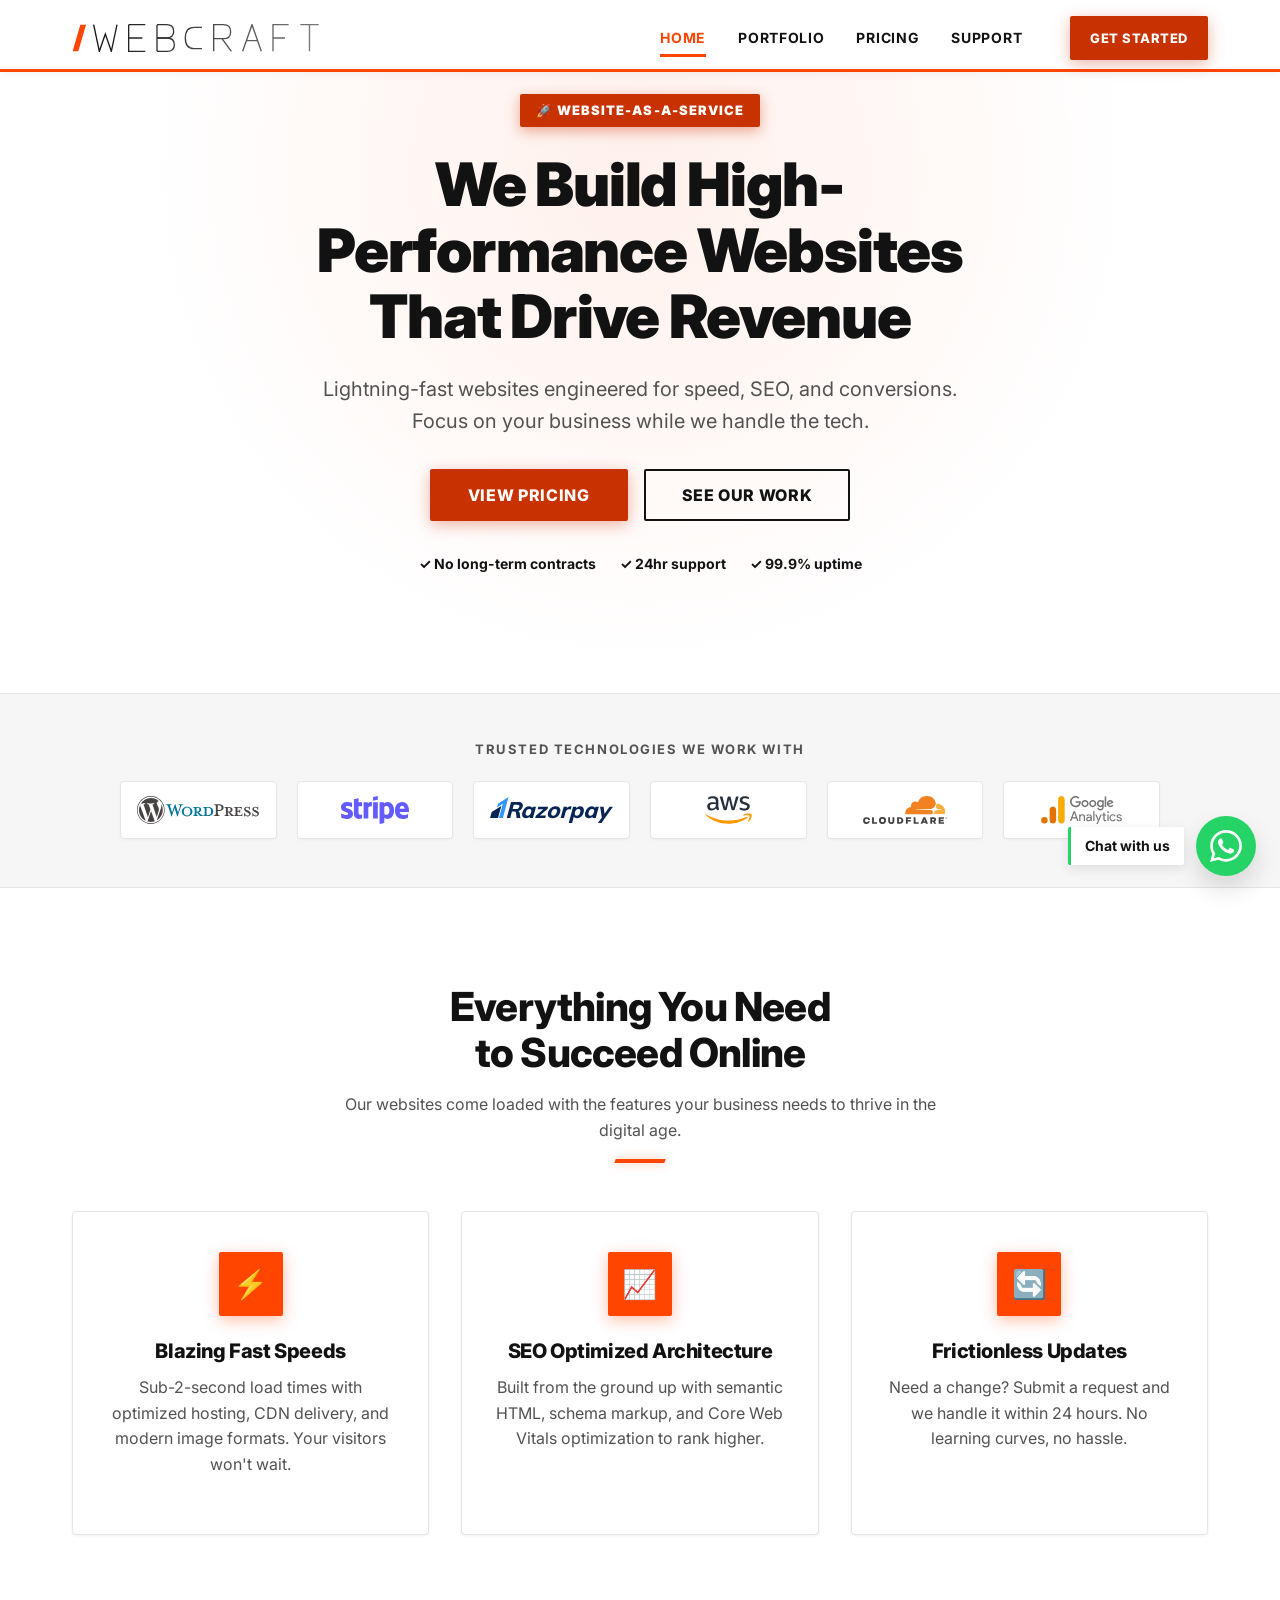
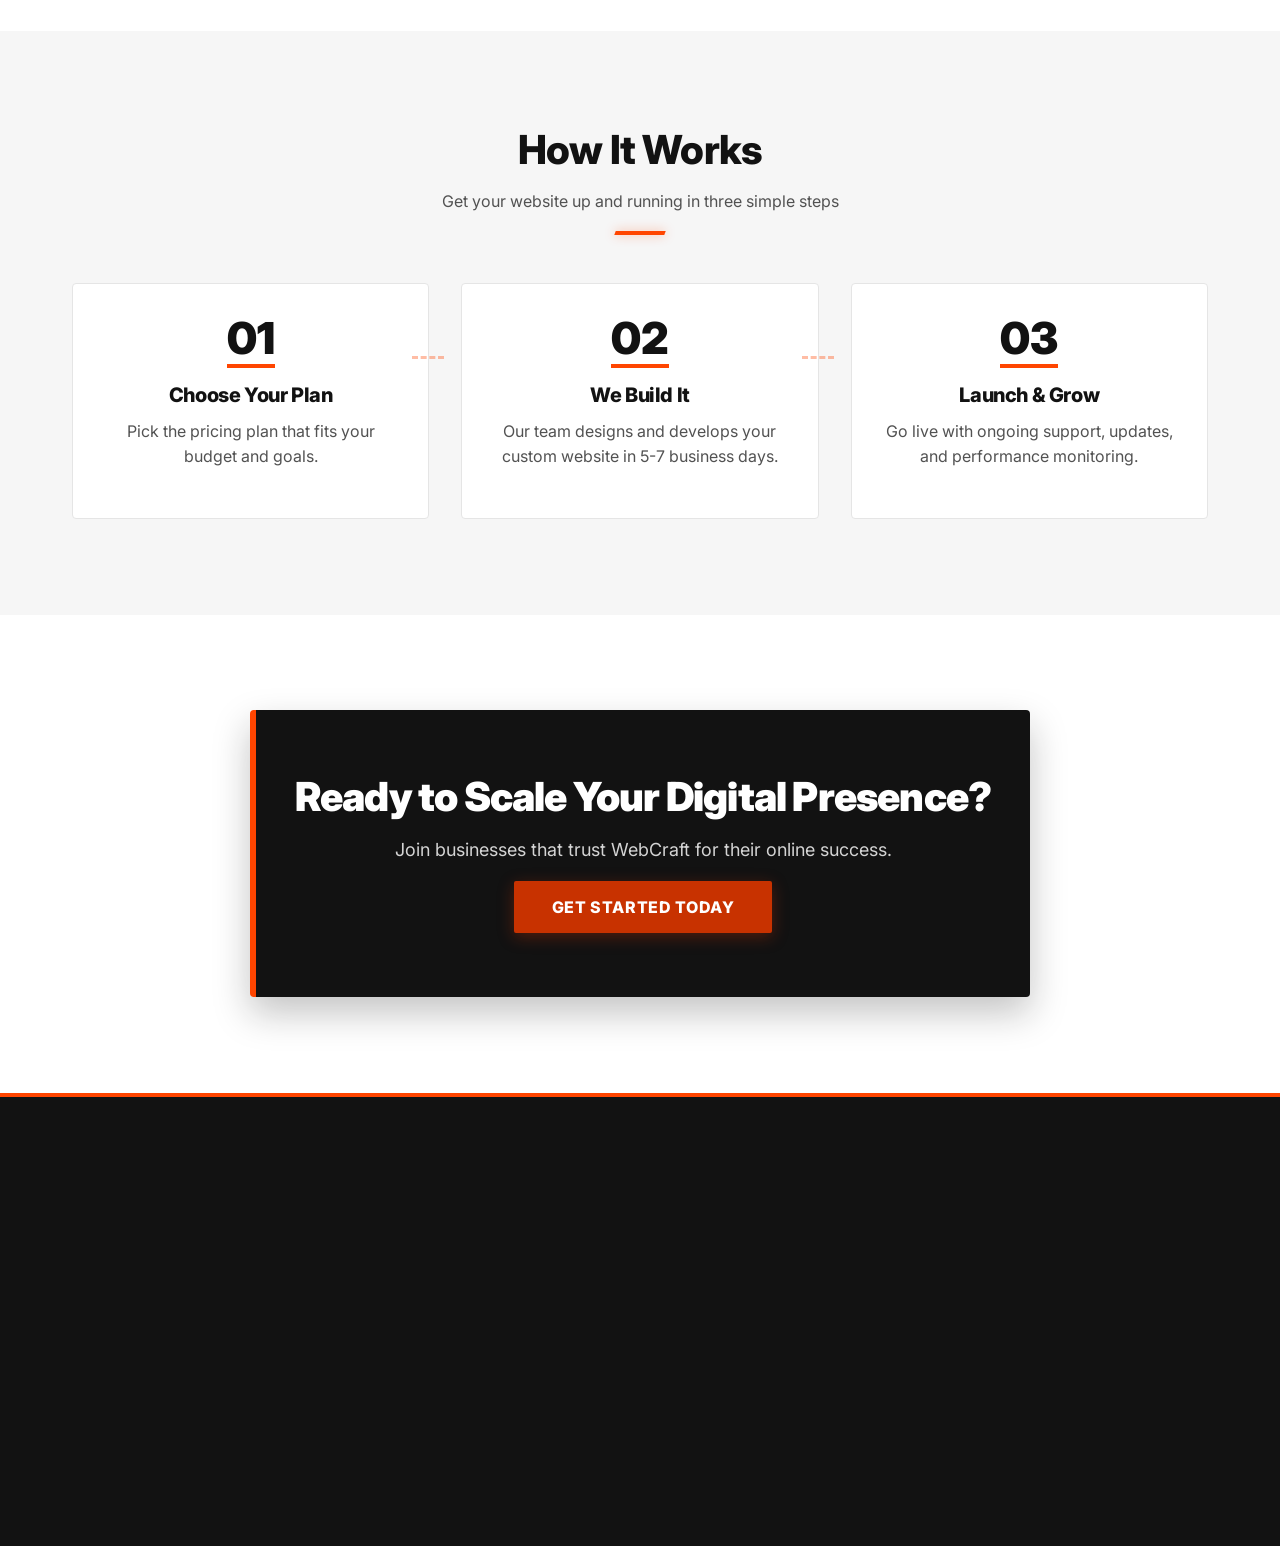
==== commit 461bbc3c: "fix(ui): use authentic official brand SVG logos for trusted technologies" ====
--- a/index.html
+++ b/index.html
@@ -119,67 +119,27 @@
         </section>
 
         <!-- Social Proof / Logo Bar -->
-        <section class="section section-alt" aria-label="Technologies we work with">
+        <section class="section-alt logo-section" aria-label="Technologies we work with">
             <div class="container text-center">
                 <h2 class="logo-section-title">Trusted Technologies We Work With</h2>
                 <div class="logo-grid">
-                    <div class="logo-item" aria-label="WordPress">
-                        <span class="logo-item-icon">
-                            <svg viewBox="0 0 24 24" fill="#21759B" aria-hidden="true">
-                                <path d="M12 0C5.373 0 0 5.373 0 12c0 6.627 5.373 12 12 12s12-5.373 12-12c0-6.627-5.373-12-12-12zm-1.042 17.518l-3.32-9.61h2.203l2.253 6.945 2.129-6.945h2.153l-3.328 9.61h-2.09z"/>
-                                <path d="M12 2C6.486 2 2 6.486 2 12c0 2.222.73 4.275 1.956 5.94L8.79 6.786c-.198-.016-.402-.026-.612-.026-.412 0-.825.04-1.218.118l-.16.032v-.435l3.224-.325v.435l-.83.082c-.22.022-.352.12-.352.324 0 .094.032.224.09.387l3.666 10.638 1.764-5.467-1.258-3.668c-.18-.535-.41-.758-.91-.79l-.82-.082v-.435l3.225.325v.435l-.83.082c-.49.048-.56.402-.56.62 0 .085.02.19.06.31l3.585 10.375.33-1.127c.563-1.875.845-3.415.845-4.62 0-1.637-.585-2.775-1.21-3.68-.838-1.21-1.633-2.12-1.633-3.23 0-1.242.942-2.4 2.28-2.4.1 0 .2.01.298.02A9.957 9.957 0 0012 2z"/>
-                            </svg>
-                        </span>
-                        <span class="logo-item-name">WordPress</span>
-                    </div>
-
-                    <div class="logo-item" aria-label="Stripe">
-                        <span class="logo-item-icon">
-                            <svg viewBox="0 0 24 24" fill="#635BFF" aria-hidden="true">
-                                <path d="M13.976 9.15c-2.172-.806-3.356-1.426-3.356-2.409 0-.831.683-1.305 1.901-1.305 2.227 0 4.515.858 6.09 1.631l.89-5.494C18.252.975 15.697 0 12.165 0 9.667 0 7.589.654 6.104 1.872 4.56 3.147 3.757 4.992 3.757 7.218c0 4.039 2.467 5.76 6.476 7.219 2.585.92 3.445 1.574 3.445 2.583 0 .98-.84 1.545-2.354 1.545-1.875 0-4.965-.921-6.99-2.109l-.9 5.555C5.175 22.99 8.385 24 11.714 24c2.641 0 4.843-.624 6.328-1.813 1.664-1.305 2.525-3.236 2.525-5.732 0-4.128-2.524-5.851-6.591-7.305z"/>
-                            </svg>
-                        </span>
-                        <span class="logo-item-name">Stripe</span>
-                    </div>
-
-                    <div class="logo-item" aria-label="Razorpay">
-                        <span class="logo-item-icon">
-                            <svg viewBox="0 0 24 24" aria-hidden="true">
-                                <path d="M22.436 0l-11.91 7.773-4.994 4.148L0 24h5.682l3.358-6.023 8.341-5.46 4.943-4.114L24 0h-1.564z" fill="#0082E6"/>
-                                <path d="M12.923 12.02l-4.582 3.003L4.983 24h5.682l2.258-4.05 4.58-2.997 2.716-2.261L22.436 0H14.86l-1.937 12.02z" fill="#0C2340"/>
-                            </svg>
-                        </span>
-                        <span class="logo-item-name">Razorpay</span>
-                    </div>
-
-                    <div class="logo-item" aria-label="AWS">
-                        <span class="logo-item-icon">
-                            <svg viewBox="0 0 24 24" fill="#FF9900" aria-hidden="true">
-                                <path d="M6.026 10.385c-.092-.584-.366-1.047-.822-1.388-.456-.341-1.066-.512-1.83-.512-.89 0-1.638.253-2.244.759-.606.506-.948 1.189-1.026 2.05h1.565c.068-.535.258-.934.57-1.197.312-.263.706-.395 1.182-.395.438 0 .788.107 1.05.321.262.214.407.514.435.9l-2.73 1.258c-.76.35-1.314.786-1.662 1.308-.348.522-.522 1.127-.522 1.815 0 .825.268 1.493.804 2.004.536.511 1.255.767 2.157.767.65 0 1.246-.168 1.788-.504.542-.336.938-.802 1.188-1.398v1.642h1.54V12.16c0-.682-.158-1.21-.474-1.583-.316-.373-.78-.56-1.393-.56-.673 0-1.229.215-1.668.645-.44.43-.67 1.002-.69 1.716h1.565c.02-.38.136-.667.348-.86.212-.193.498-.29.858-.29.35 0 .618.093.804.28.186.187.28.473.28.858v.43l-2.02.94c-.584.272-.99.596-1.218.972-.228.376-.342.822-.342 1.338 0 .545.16 1 .48 1.365.32.365.772.547 1.356.547.477 0 .9-.13 1.27-.39.37-.26.634-.63.792-1.11.082-.24.128-.523.138-.85V10.385zm6.543-3.665l-2.28 8.922h1.614l1.455-6.074 1.48 6.074h1.602l-2.28-8.922h-1.59zm9.03 2.083c-.87 0-1.597.23-2.181.69-.584.46-.92 1.066-1.008 1.818h1.57c.07-.468.27-.822.6-1.062.33-.24.753-.36 1.27-.36.477 0 .86.113 1.15.34.29.227.435.534.435.92 0 .28-.093.51-.28.69-.187.18-.54.343-1.06.49-1.08.3-1.89.65-2.43 1.05-.54.4-.81.98-.81 1.74 0 .72.247 1.31.74 1.77.493.46 1.157.69 1.99.69.7 0 1.32-.17 1.86-.51.54-.34.93-.81 1.17-1.41v1.66h1.54V12.06c0-.98-.276-1.72-.828-2.22-.552-.5-1.33-.75-2.334-.75zM1.98 21.05c3.27 2.11 7.21 3.23 11.23 3.23 3.52 0 7.02-.85 10.15-2.47.37-.19.41-.67.1-.94-.31-.27-.8-.26-1.13-.04-2.85 1.5-6.06 2.29-9.31 2.29-3.72 0-7.37-1.04-10.4-3-.35-.23-.84-.19-1.12.1-.28.29-.21.78.18 1.03z"/>
-                            </svg>
-                        </span>
-                        <span class="logo-item-name">AWS</span>
-                    </div>
-
-                    <div class="logo-item" aria-label="Cloudflare">
-                        <span class="logo-item-icon">
-                            <svg viewBox="0 0 24 24" fill="#F38020" aria-hidden="true">
-                                <path d="M18.244 11.238c-.377 0-.74.053-1.087.147C16.55 7.857 13.568 5.4 10.02 5.4c-3.158 0-5.867 1.95-6.862 4.792-.38-.11-.782-.172-1.2-.172C.876 10.02 0 10.896 0 11.978c0 1.082.876 1.958 1.958 1.958h16.286c1.082 0 1.958-.876 1.958-1.958 0-1.082-.876-1.958-1.958-1.958z"/>
-                                <path d="M19.333 13.936H4.667c-.736 0-1.333.597-1.333 1.333 0 .737.597 1.334 1.333 1.334h14.666c.737 0 1.334-.597 1.334-1.334 0-.736-.597-1.333-1.334-1.333z" opacity=".6"/>
-                            </svg>
-                        </span>
-                        <span class="logo-item-name">Cloudflare</span>
-                    </div>
-
-                    <div class="logo-item" aria-label="Google Analytics">
-                        <span class="logo-item-icon">
-                            <svg viewBox="0 0 24 24" aria-hidden="true">
-                                <rect x="2" y="13" width="4.5" height="9" rx="2" fill="#E37400"/>
-                                <rect x="9.75" y="7" width="4.5" height="15" rx="2" fill="#F4B400"/>
-                                <rect x="17.5" y="2" width="4.5" height="20" rx="2" fill="#F9AB00"/>
-                            </svg>
-                        </span>
-                        <span class="logo-item-name">Analytics</span>
+                    <div class="logo-item" title="WordPress">
+                        <img src="assets/images/logos/wordpress.svg" alt="WordPress" width="130" height="26" loading="lazy">
+                    </div>
+                    <div class="logo-item" title="Stripe">
+                        <img src="assets/images/logos/stripe.svg" alt="Stripe" width="85" height="26" loading="lazy">
+                    </div>
+                    <div class="logo-item" title="Razorpay">
+                        <img src="assets/images/logos/razorpay.svg" alt="Razorpay" width="125" height="24" loading="lazy">
+                    </div>
+                    <div class="logo-item" title="Amazon Web Services">
+                        <img src="assets/images/logos/aws.svg" alt="AWS" width="70" height="28" loading="lazy">
+                    </div>
+                    <div class="logo-item" title="Cloudflare">
+                        <img src="assets/images/logos/cloudflare.svg" alt="Cloudflare" width="115" height="22" loading="lazy">
+                    </div>
+                    <div class="logo-item" title="Google Analytics">
+                        <img src="assets/images/logos/analytics.svg" alt="Google Analytics" width="110" height="26" loading="lazy">
                     </div>
                 </div>
             </div>
--- a/css/components.css
+++ b/css/components.css
@@ -258,7 +258,19 @@
   box-shadow: 0 4px 14px rgba(200, 50, 0, 0.4);
 }
 
-/* Tech Stack Grid & Badges */
+/* Logo / Tech Stack Section */
+.logo-section {
+  padding: var(--space-8) 0;
+  border-top: 1px solid var(--color-border);
+  border-bottom: 1px solid var(--color-border);
+}
+
+@media (min-width: 768px) {
+  .logo-section {
+    padding: var(--space-12) 0;
+  }
+}
+
 .logo-grid {
   display: grid;
   grid-template-columns: repeat(2, 1fr);
@@ -277,7 +289,7 @@
 @media (min-width: 1024px) {
   .logo-grid {
     grid-template-columns: repeat(6, 1fr);
-    gap: 1rem;
+    gap: 1.25rem;
   }
 }
 
@@ -285,45 +297,31 @@
   display: flex;
   align-items: center;
   justify-content: center;
-  gap: 0.625rem;
   background: var(--color-white);
   border: 1px solid var(--color-border);
   border-radius: var(--radius-md);
-  padding: 0.875rem 1rem;
+  padding: 0.75rem 1rem;
+  height: 58px;
   box-shadow: 0 1px 3px rgba(0, 0, 0, 0.04);
   transition: transform var(--transition-fast), border-color var(--transition-fast), box-shadow var(--transition-fast);
   user-select: none;
 }
 
+.logo-item img {
+  max-height: 28px;
+  max-width: 100%;
+  width: auto;
+  height: auto;
+  object-fit: contain;
+  display: block;
+}
+
 @media (hover: hover) and (pointer: fine) {
   .logo-item:hover {
     transform: translateY(-2px);
-    border-color: var(--color-dark);
-    box-shadow: 0 6px 18px rgba(0, 0, 0, 0.08);
-  }
-}
-
-.logo-item-icon {
-  width: 22px;
-  height: 22px;
-  flex-shrink: 0;
-  display: flex;
-  align-items: center;
-  justify-content: center;
-}
-
-.logo-item-icon svg {
-  width: 100%;
-  height: 100%;
-  display: block;
-}
-
-.logo-item-name {
-  font-size: 0.9375rem;
-  font-weight: var(--font-weight-bold);
-  color: var(--color-text-primary);
-  letter-spacing: -0.01em;
-  font-family: var(--font-sans);
+    border-color: var(--color-primary);
+    box-shadow: 0 4px 14px rgba(255, 69, 0, 0.12);
+  }
 }
 
 /* Feature Grid */
@@ -696,14 +694,14 @@
   word-break: break-word;
 }
 
-/* Logo section title */
 .logo-section-title {
-  font-size: 0.875rem;
+  font-size: 0.8125rem;
   text-transform: uppercase;
-  letter-spacing: 0.1em;
+  letter-spacing: 0.12em;
   color: var(--color-text-secondary);
-  margin-bottom: var(--space-8);
-  font-weight: var(--font-weight-extrabold);
+  margin-bottom: var(--space-6);
+  font-weight: var(--font-weight-bold);
+  font-family: var(--font-heading);
 }
 
 /* WhatsApp widget visibility - visible by default for progressive enhancement */
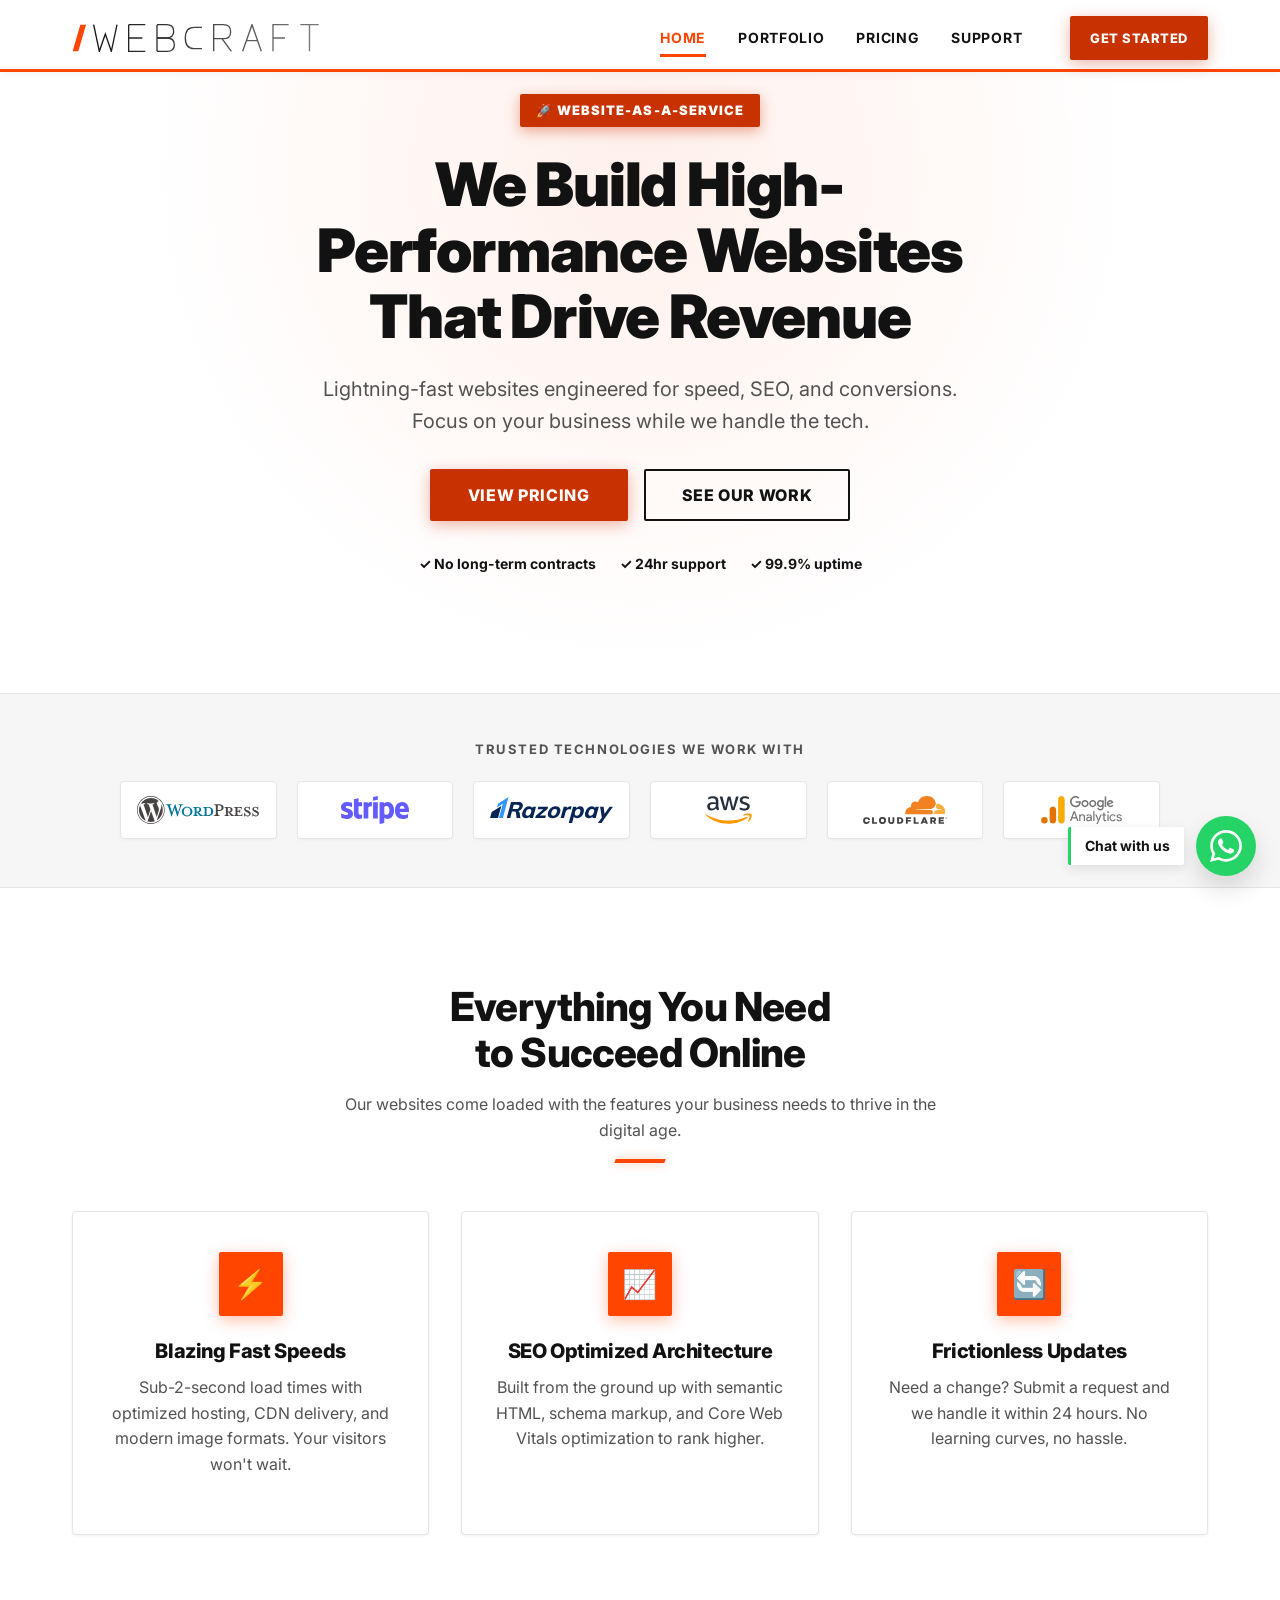
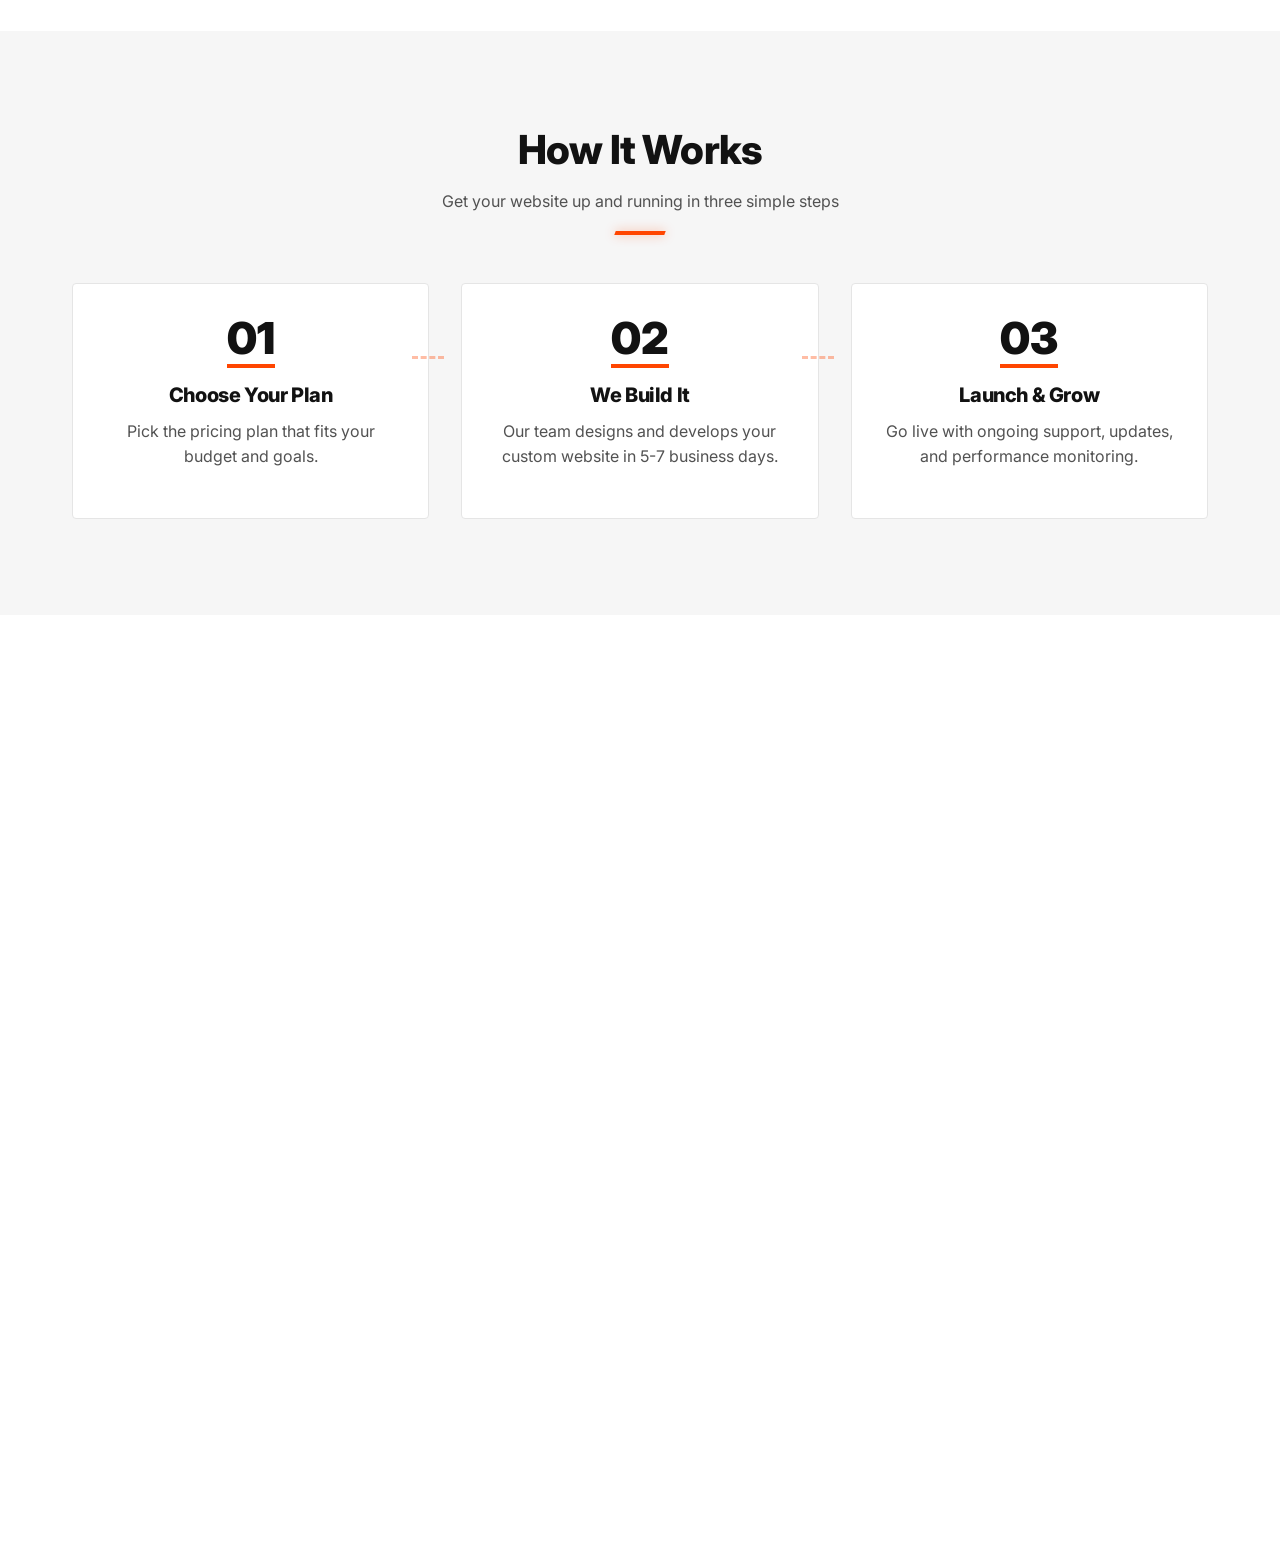
==== commit 524babde: "feat(branding): change all site copy, metadata, contact info, and legal terms from WebCraft to A2Lab" ====
--- a/index.html
+++ b/index.html
@@ -4,23 +4,23 @@
     <meta charset="utf-8">
     <meta name="viewport" content="width=device-width, initial-scale=1.0, viewport-fit=cover">
     <meta name="color-scheme" content="light">
-    <title>WebCraft — High-Performance Websites That Drive Revenue</title>
-    <meta name="description" content="WebCraft builds blazing-fast, SEO-optimized websites that drive revenue. Expert web development with managed hosting, updates, and support.">
+    <title>A2Labs — High-Performance Websites That Drive Revenue</title>
+    <meta name="description" content="A2Labs builds blazing-fast, SEO-optimized websites that drive revenue. Expert web development with managed hosting, updates, and support.">
 
     <meta name="theme-color" content="#121212">
     <link rel="apple-touch-icon" href="assets/icons/apple-touch-icon.png">
 
     <!-- Open Graph & Social Preview -->
-    <meta property="og:title" content="WebCraft — High-Performance Websites That Drive Revenue">
-    <meta property="og:description" content="WebCraft builds blazing-fast, SEO-optimized websites that drive revenue. Expert web development with managed hosting, updates, and support.">
+    <meta property="og:title" content="A2Labs — High-Performance Websites That Drive Revenue">
+    <meta property="og:description" content="A2Labs builds blazing-fast, SEO-optimized websites that drive revenue. Expert web development with managed hosting, updates, and support.">
     <meta property="og:type" content="website">
-    <meta property="og:url" content="https://webcraft.agency/">
+    <meta property="og:url" content="https://a2labs.agency/">
     <meta property="og:image" content="assets/images/og-preview.png">
     <meta property="og:image:width" content="1200">
     <meta property="og:image:height" content="630">
     <meta name="twitter:card" content="summary_large_image">
-    <meta name="twitter:title" content="WebCraft — High-Performance Websites That Drive Revenue">
-    <meta name="twitter:description" content="WebCraft builds blazing-fast, SEO-optimized websites that drive revenue. Expert web development with managed hosting, updates, and support.">
+    <meta name="twitter:title" content="A2Labs — High-Performance Websites That Drive Revenue">
+    <meta name="twitter:description" content="A2Labs builds blazing-fast, SEO-optimized websites that drive revenue. Expert web development with managed hosting, updates, and support.">
     <meta name="twitter:image" content="assets/images/og-preview.png">
 
     <!-- Progressive Enhancement & Font Preconnects -->
@@ -45,7 +45,7 @@
     <!-- Header -->
     <header class="header" role="banner">
         <div class="container header-container">
-            <a href="/" class="logo" aria-label="WebCraft Home">
+            <a href="/" class="logo" aria-label="A2Labs Home">
                 <svg class="logo-svg" viewBox="210 408 742 84" width="212" height="24" aria-hidden="true" focusable="false">
                     <defs>
                         <linearGradient id="header-logo-grad" gradientUnits="userSpaceOnUse" x1="270" y1="0" x2="950" y2="0">
@@ -206,7 +206,7 @@
             <div class="container">
                 <div class="cta-box text-center">
                     <h2>Ready to Scale Your Digital Presence?</h2>
-                    <p>Join businesses that trust WebCraft for their online success.</p>
+                    <p>Join businesses that trust A2Labs for their online success.</p>
                     <a href="pricing.html" class="btn btn-primary btn-lg">Get Started Today</a>
                 </div>
             </div>
@@ -218,7 +218,7 @@
         <div class="container">
             <div class="footer-container">
                 <div class="footer-brand">
-                    <a href="/" class="logo" aria-label="WebCraft Home">
+                    <a href="/" class="logo" aria-label="A2Labs Home">
                         <svg class="logo-svg" viewBox="210 408 742 84" width="212" height="24" aria-hidden="true" focusable="false">
                             <defs>
                                 <linearGradient id="footer-logo-grad" gradientUnits="userSpaceOnUse" x1="270" y1="0" x2="950" y2="0">
@@ -257,7 +257,7 @@
                 </div>
             </div>
             <div class="footer-bottom">
-                <p>&copy; 2024 WebCraft. All rights reserved.</p>
+                <p>&copy; 2024 A2Labs. All rights reserved.</p>
                 <p>Built with &hearts; for performance</p>
             </div>
         </div>
--- a/css/components.css
+++ b/css/components.css
@@ -37,9 +37,10 @@
 }
 
 .btn-whatsapp {
-  background-color: var(--color-whatsapp);
-  color: var(--color-white);
-  border-color: var(--color-whatsapp);
+  background-color: #128C7E;
+  color: var(--color-white);
+  border-color: #128C7E;
+  font-weight: var(--font-weight-bold);
 }
 
 @media (hover: hover) and (pointer: fine) {
@@ -57,9 +58,9 @@
   }
 
   .btn-whatsapp:hover {
-    background-color: var(--color-whatsapp-dark);
+    background-color: #075E54;
     color: var(--color-white);
-    border-color: var(--color-whatsapp-dark);
+    border-color: #075E54;
   }
 }
 
@@ -683,6 +684,30 @@
   font-size: 1.125rem;
 }
 
+.cta-box .btn-secondary {
+  color: var(--color-white);
+  border-color: var(--color-white);
+  background-color: transparent;
+}
+
+@media (hover: hover) and (pointer: fine) {
+  .cta-box .btn-secondary:hover {
+    background-color: var(--color-white);
+    color: var(--color-dark);
+    border-color: var(--color-white);
+  }
+}
+
+.cta-box a:not(.btn) {
+  color: var(--color-primary-light);
+  text-decoration: underline;
+}
+
+::placeholder {
+  color: var(--color-text-muted);
+  opacity: 1;
+}
+
 @media (min-width: 768px) {
   .cta-box {
     padding: var(--space-16) var(--space-8);
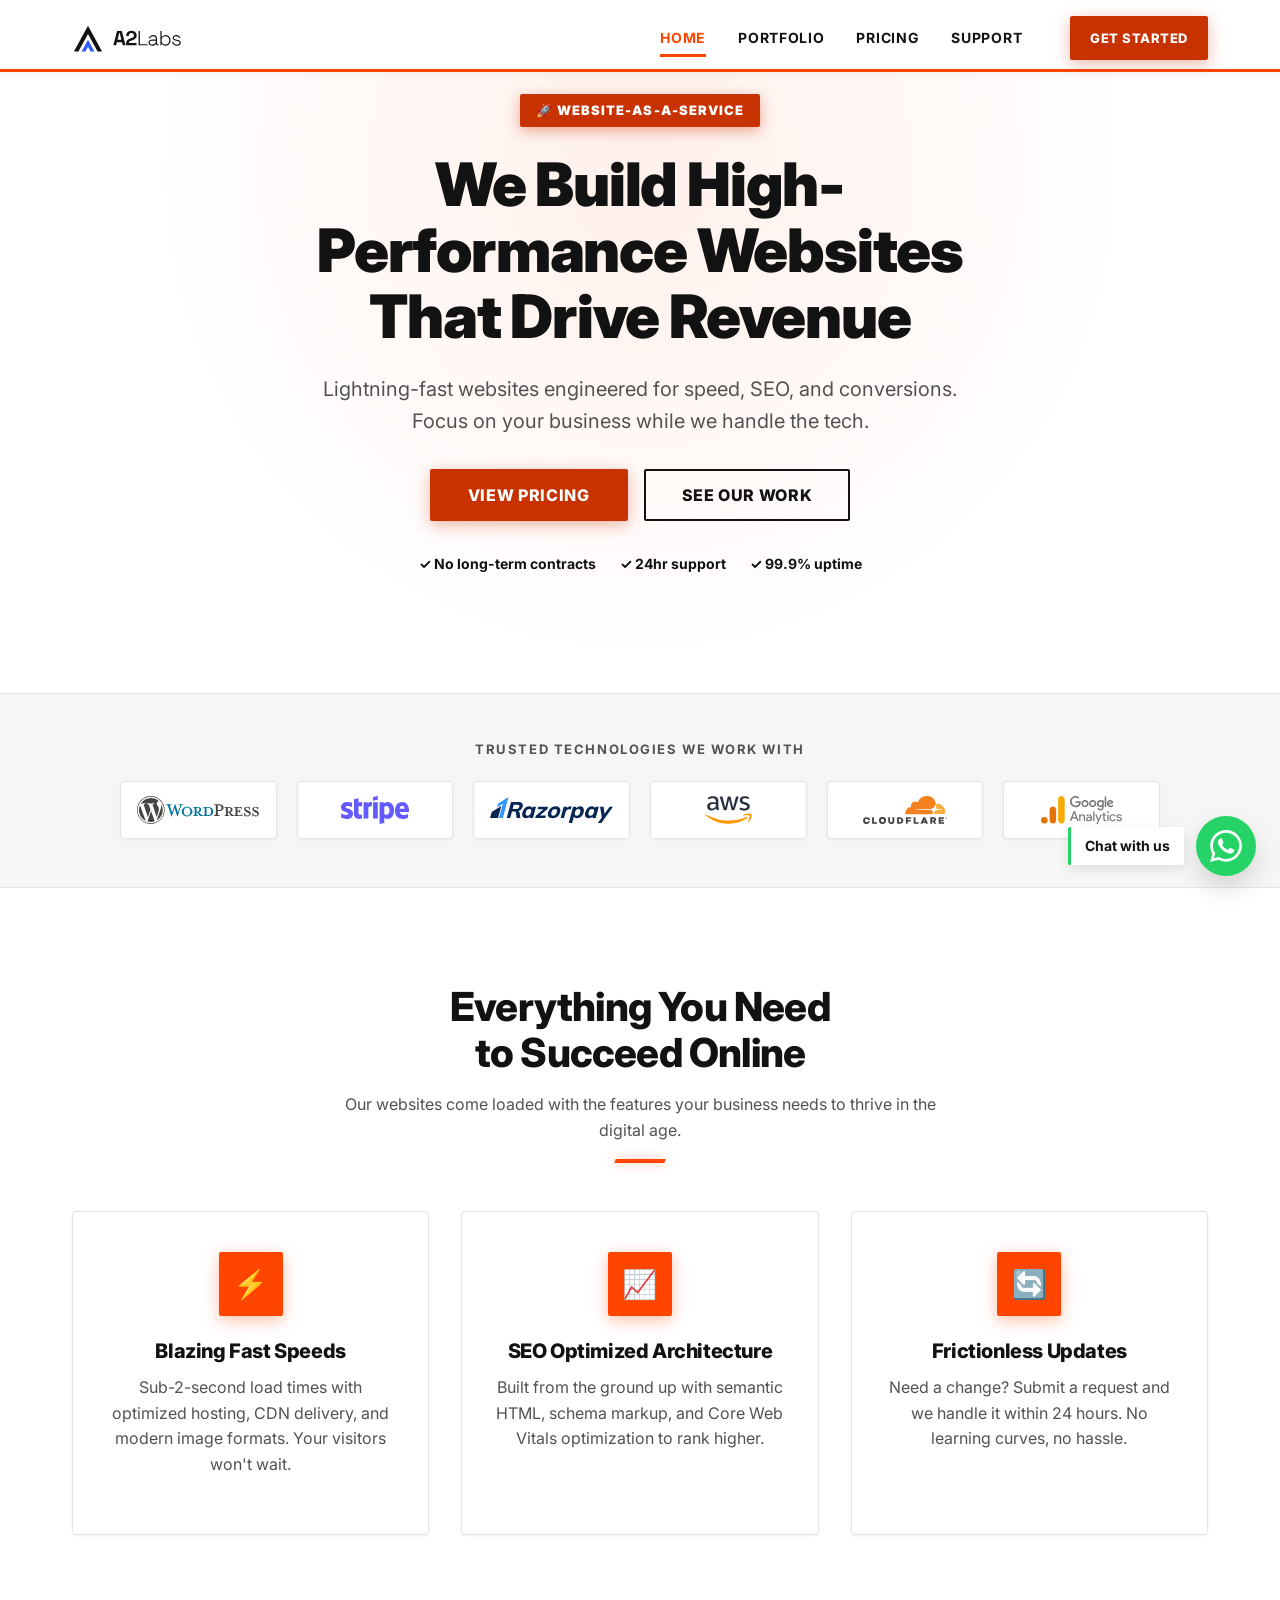
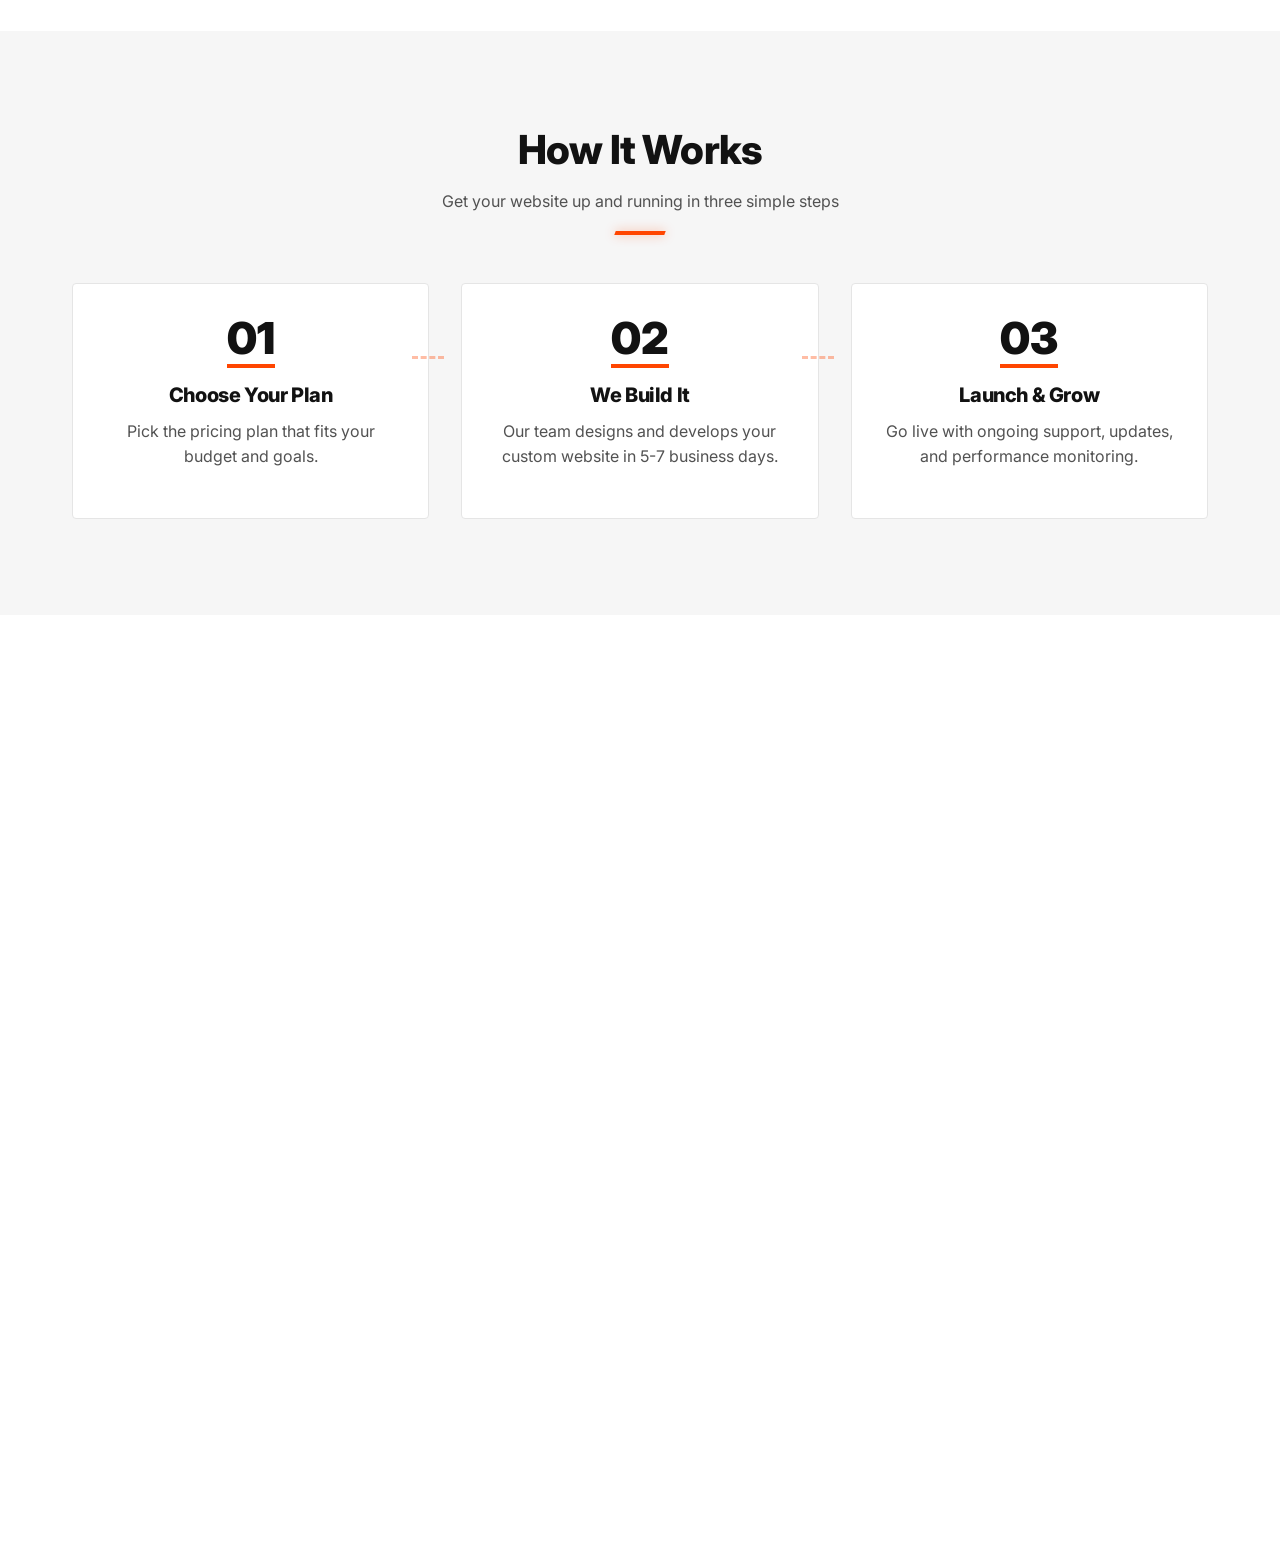
==== commit a53a5b11: "feat(branding): implement 03 Echo geometric vector logo and brand assets for A2Labs" ====
--- a/index.html
+++ b/index.html
@@ -46,26 +46,10 @@
     <header class="header" role="banner">
         <div class="container header-container">
             <a href="/" class="logo" aria-label="A2Labs Home">
-                <svg class="logo-svg" viewBox="210 408 742 84" width="212" height="24" aria-hidden="true" focusable="false">
-                    <defs>
-                        <linearGradient id="header-logo-grad" gradientUnits="userSpaceOnUse" x1="270" y1="0" x2="950" y2="0">
-                            <stop offset="0" stop-color="#121212"/>
-                            <stop offset="1" stop-color="#7A7A7A"/>
-                        </linearGradient>
-                    </defs>
-                    <path d="M235 410 H252 L229 490 H212 Z" fill="#FF4500"/>
-                    <g fill="none" stroke="url(#header-logo-grad)" stroke-width="4" stroke-linecap="butt" stroke-linejoin="miter">
-                        <path d="M275 410 L292 490 L310 438 L328 490 L345 410"/>
-                        <path d="M380 410 H430 M380 410 V490 H430 M380 450 H421"/>
-                        <path d="M465 410 V490"/>
-                        <path d="M465 410 H494 C507 410 515 418 515 430 C515 442 507 450 493 450 H465"/>
-                        <path d="M465 450 H495 C509 450 517 458 517 470 C517 482 509 490 495 490 H465"/>
-                        <path d="M600 418 H576 C559 418 550 430 550 450 C550 470 559 482 576 482 H600"/>
-                        <path d="M635 490 V410 H664 C678 410 686 418 686 431 C686 444 678 452 664 452 H635 M660 452 L688 490"/>
-                        <path d="M722 490 L750 410 L778 490 M735 458 H765"/>
-                        <path d="M813 490 V410 H860 M813 450 H849"/>
-                        <path d="M895 410 H950 M922.5 410 V490"/>
-                    </g>
+                <svg class="logo-svg" viewBox="0 0 350 100" width="140" height="40" aria-hidden="true" focusable="false">
+                    <path d="M50 12L94 92H80L50 37.5L20 92H6Z" fill="currentColor"/>
+                    <path d="M50 55.6L70 92H58L50 77.5L42 92H30Z" fill="#2F5BFF"/>
+                    <path d="M137.86 73L129.15 73L140.93 28.20L155.65 28.20L167.42 73L158.72 73L156.29 63.14L140.29 63.14L137.86 73M147.71 33.51L142.27 55.34L154.30 55.34L148.86 33.51 M201.67 73L169.16 73L169.16 67.62Q169.16 62.95 170.69 59.85Q172.23 56.74 175.14 54.73Q178.05 52.71 182.28 51.43L186.57 50.09Q188.93 49.32 190.53 48.20Q192.13 47.08 193 45.48Q193.86 43.88 193.86 41.83L193.86 41.58Q193.86 38.38 191.69 36.49Q189.51 34.60 185.73 34.60Q182.02 34.60 179.75 36.62Q177.48 38.63 177.48 42.41L177.48 43.56L169.29 43.56L169.29 42.54Q169.29 37.67 171.46 34.28Q173.64 30.89 177.38 29.10Q181.13 27.30 185.73 27.30Q190.34 27.30 194.05 29.06Q197.77 30.82 199.91 33.99Q202.05 37.16 202.05 41.45L202.05 42.09Q202.05 46.38 200.29 49.35Q198.53 52.33 195.53 54.22Q192.52 56.10 188.68 57.32L184.58 58.60Q181.83 59.43 180.29 60.42Q178.76 61.42 178.15 62.60Q177.54 63.78 177.54 65.45L177.54 65.70L201.67 65.70 M235.72 73L208.07 73L208.07 28.20L212.17 28.20L212.17 69.29L235.72 69.29 M250.85 73.90Q247.58 73.90 244.93 72.78Q242.27 71.66 240.74 69.48Q239.20 67.30 239.20 64.23Q239.20 61.10 240.74 59.05Q242.27 57 244.90 55.98Q247.52 54.95 250.72 54.95L262.11 54.95L262.11 52.46Q262.11 48.68 259.94 46.57Q257.76 44.46 253.60 44.46Q249.50 44.46 247.10 46.47Q244.70 48.49 243.87 51.88L240.16 50.79Q240.93 48.04 242.59 45.83Q244.26 43.62 247.01 42.31Q249.76 41 253.60 41Q259.49 41 262.72 44.07Q265.95 47.14 265.95 52.65L265.95 67.75Q265.95 69.67 267.74 69.67L270.75 69.67L270.75 73L266.66 73Q264.67 73 263.52 71.82Q262.37 70.63 262.37 68.58L262.37 68.14L261.73 68.14Q260.90 69.54 259.58 70.89Q258.27 72.23 256.16 73.06Q254.05 73.90 250.85 73.90M251.10 70.44Q256.03 70.44 259.07 67.46Q262.11 64.49 262.11 59.05L262.11 58.28L250.78 58.28Q247.46 58.28 245.25 59.72Q243.04 61.16 243.04 64.17Q243.04 67.18 245.31 68.81Q247.58 70.44 251.10 70.44 M292.86 73.90Q287.74 73.90 284.89 71.88Q282.05 69.86 280.70 67.30L279.93 67.30L279.93 73L276.22 73L276.22 28.20L280.06 28.20L280.06 47.34L280.83 47.34Q281.66 45.74 283.17 44.30Q284.67 42.86 287.07 41.93Q289.47 41 292.86 41Q297.09 41 300.48 42.95Q303.87 44.90 305.85 48.52Q307.84 52.14 307.84 57.06L307.84 57.83Q307.84 62.76 305.82 66.38Q303.81 69.99 300.41 71.94Q297.02 73.90 292.86 73.90M291.97 70.44Q297.28 70.44 300.57 67.05Q303.87 63.66 303.87 57.70L303.87 57.19Q303.87 51.24 300.57 47.85Q297.28 44.46 291.97 44.46Q286.72 44.46 283.39 47.85Q280.06 51.24 280.06 57.19L280.06 57.70Q280.06 63.66 283.39 67.05Q286.72 70.44 291.97 70.44 M327.64 73.90Q322.01 73.90 318.01 71.21Q314.01 68.52 313.12 62.31L316.89 61.61Q317.40 65 318.97 66.95Q320.54 68.90 322.81 69.74Q325.08 70.57 327.64 70.57Q331.48 70.57 333.82 69Q336.16 67.43 336.16 64.68Q336.16 61.86 333.95 60.78Q331.74 59.69 328.09 59.05L325.15 58.54Q322.20 58.02 319.84 56.97Q317.47 55.91 316.09 54.12Q314.72 52.33 314.72 49.64Q314.72 45.61 317.88 43.30Q321.05 41 326.30 41Q331.61 41 334.84 43.40Q338.08 45.80 338.91 50.34L335.32 51.11Q334.68 47.40 332.28 45.86Q329.88 44.33 326.30 44.33Q322.78 44.33 320.67 45.67Q318.56 47.02 318.56 49.64Q318.56 52.20 320.48 53.38Q322.40 54.57 325.72 55.14L328.67 55.66Q331.87 56.17 334.43 57.16Q336.99 58.15 338.49 59.94Q340 61.74 340 64.68Q340 69.10 336.67 71.50Q333.34 73.90 327.64 73.90" fill="currentColor"/>
                 </svg>
             </a>
 
@@ -219,27 +203,11 @@
             <div class="footer-container">
                 <div class="footer-brand">
                     <a href="/" class="logo" aria-label="A2Labs Home">
-                        <svg class="logo-svg" viewBox="210 408 742 84" width="212" height="24" aria-hidden="true" focusable="false">
-                            <defs>
-                                <linearGradient id="footer-logo-grad" gradientUnits="userSpaceOnUse" x1="270" y1="0" x2="950" y2="0">
-                                    <stop offset="0" stop-color="#FFFFFF"/>
-                                    <stop offset="1" stop-color="#C0C0C0"/>
-                                </linearGradient>
-                            </defs>
-                            <path d="M235 410 H252 L229 490 H212 Z" fill="#FF4500"/>
-                            <g fill="none" stroke="url(#footer-logo-grad)" stroke-width="4" stroke-linecap="butt" stroke-linejoin="miter">
-                                <path d="M275 410 L292 490 L310 438 L328 490 L345 410"/>
-                                <path d="M380 410 H430 M380 410 V490 H430 M380 450 H421"/>
-                                <path d="M465 410 V490"/>
-                                <path d="M465 410 H494 C507 410 515 418 515 430 C515 442 507 450 493 450 H465"/>
-                                <path d="M465 450 H495 C509 450 517 458 517 470 C517 482 509 490 495 490 H465"/>
-                                <path d="M600 418 H576 C559 418 550 430 550 450 C550 470 559 482 576 482 H600"/>
-                                <path d="M635 490 V410 H664 C678 410 686 418 686 431 C686 444 678 452 664 452 H635 M660 452 L688 490"/>
-                                <path d="M722 490 L750 410 L778 490 M735 458 H765"/>
-                                <path d="M813 490 V410 H860 M813 450 H849"/>
-                                <path d="M895 410 H950 M922.5 410 V490"/>
-                            </g>
-                        </svg>
+                        <svg class="logo-svg" viewBox="0 0 350 100" width="140" height="40" aria-hidden="true" focusable="false">
+                    <path d="M50 12L94 92H80L50 37.5L20 92H6Z" fill="currentColor"/>
+                    <path d="M50 55.6L70 92H58L50 77.5L42 92H30Z" fill="#2F5BFF"/>
+                    <path d="M137.86 73L129.15 73L140.93 28.20L155.65 28.20L167.42 73L158.72 73L156.29 63.14L140.29 63.14L137.86 73M147.71 33.51L142.27 55.34L154.30 55.34L148.86 33.51 M201.67 73L169.16 73L169.16 67.62Q169.16 62.95 170.69 59.85Q172.23 56.74 175.14 54.73Q178.05 52.71 182.28 51.43L186.57 50.09Q188.93 49.32 190.53 48.20Q192.13 47.08 193 45.48Q193.86 43.88 193.86 41.83L193.86 41.58Q193.86 38.38 191.69 36.49Q189.51 34.60 185.73 34.60Q182.02 34.60 179.75 36.62Q177.48 38.63 177.48 42.41L177.48 43.56L169.29 43.56L169.29 42.54Q169.29 37.67 171.46 34.28Q173.64 30.89 177.38 29.10Q181.13 27.30 185.73 27.30Q190.34 27.30 194.05 29.06Q197.77 30.82 199.91 33.99Q202.05 37.16 202.05 41.45L202.05 42.09Q202.05 46.38 200.29 49.35Q198.53 52.33 195.53 54.22Q192.52 56.10 188.68 57.32L184.58 58.60Q181.83 59.43 180.29 60.42Q178.76 61.42 178.15 62.60Q177.54 63.78 177.54 65.45L177.54 65.70L201.67 65.70 M235.72 73L208.07 73L208.07 28.20L212.17 28.20L212.17 69.29L235.72 69.29 M250.85 73.90Q247.58 73.90 244.93 72.78Q242.27 71.66 240.74 69.48Q239.20 67.30 239.20 64.23Q239.20 61.10 240.74 59.05Q242.27 57 244.90 55.98Q247.52 54.95 250.72 54.95L262.11 54.95L262.11 52.46Q262.11 48.68 259.94 46.57Q257.76 44.46 253.60 44.46Q249.50 44.46 247.10 46.47Q244.70 48.49 243.87 51.88L240.16 50.79Q240.93 48.04 242.59 45.83Q244.26 43.62 247.01 42.31Q249.76 41 253.60 41Q259.49 41 262.72 44.07Q265.95 47.14 265.95 52.65L265.95 67.75Q265.95 69.67 267.74 69.67L270.75 69.67L270.75 73L266.66 73Q264.67 73 263.52 71.82Q262.37 70.63 262.37 68.58L262.37 68.14L261.73 68.14Q260.90 69.54 259.58 70.89Q258.27 72.23 256.16 73.06Q254.05 73.90 250.85 73.90M251.10 70.44Q256.03 70.44 259.07 67.46Q262.11 64.49 262.11 59.05L262.11 58.28L250.78 58.28Q247.46 58.28 245.25 59.72Q243.04 61.16 243.04 64.17Q243.04 67.18 245.31 68.81Q247.58 70.44 251.10 70.44 M292.86 73.90Q287.74 73.90 284.89 71.88Q282.05 69.86 280.70 67.30L279.93 67.30L279.93 73L276.22 73L276.22 28.20L280.06 28.20L280.06 47.34L280.83 47.34Q281.66 45.74 283.17 44.30Q284.67 42.86 287.07 41.93Q289.47 41 292.86 41Q297.09 41 300.48 42.95Q303.87 44.90 305.85 48.52Q307.84 52.14 307.84 57.06L307.84 57.83Q307.84 62.76 305.82 66.38Q303.81 69.99 300.41 71.94Q297.02 73.90 292.86 73.90M291.97 70.44Q297.28 70.44 300.57 67.05Q303.87 63.66 303.87 57.70L303.87 57.19Q303.87 51.24 300.57 47.85Q297.28 44.46 291.97 44.46Q286.72 44.46 283.39 47.85Q280.06 51.24 280.06 57.19L280.06 57.70Q280.06 63.66 283.39 67.05Q286.72 70.44 291.97 70.44 M327.64 73.90Q322.01 73.90 318.01 71.21Q314.01 68.52 313.12 62.31L316.89 61.61Q317.40 65 318.97 66.95Q320.54 68.90 322.81 69.74Q325.08 70.57 327.64 70.57Q331.48 70.57 333.82 69Q336.16 67.43 336.16 64.68Q336.16 61.86 333.95 60.78Q331.74 59.69 328.09 59.05L325.15 58.54Q322.20 58.02 319.84 56.97Q317.47 55.91 316.09 54.12Q314.72 52.33 314.72 49.64Q314.72 45.61 317.88 43.30Q321.05 41 326.30 41Q331.61 41 334.84 43.40Q338.08 45.80 338.91 50.34L335.32 51.11Q334.68 47.40 332.28 45.86Q329.88 44.33 326.30 44.33Q322.78 44.33 320.67 45.67Q318.56 47.02 318.56 49.64Q318.56 52.20 320.48 53.38Q322.40 54.57 325.72 55.14L328.67 55.66Q331.87 56.17 334.43 57.16Q336.99 58.15 338.49 59.94Q340 61.74 340 64.68Q340 69.10 336.67 71.50Q333.34 73.90 327.64 73.90" fill="currentColor"/>
+                </svg>
                     </a>
                     <p>High-performance websites that drive revenue for your business.</p>
                 </div>
--- a/css/layout.css
+++ b/css/layout.css
@@ -31,10 +31,11 @@
   align-items: center;
   text-decoration: none;
   line-height: 1;
+  color: var(--color-dark);
 }
 
 .logo-svg {
-  height: 22px;
+  height: 26px;
   width: auto;
   max-width: 100%;
   display: block;
@@ -43,13 +44,13 @@
 
 @media (min-width: 480px) {
   .logo-svg {
-    height: 25px;
+    height: 28px;
   }
 }
 
 @media (min-width: 1024px) {
   .logo-svg {
-    height: 28px;
+    height: 32px;
   }
 }
 
@@ -57,13 +58,17 @@
   opacity: 0.85;
 }
 
+.footer-brand .logo {
+  color: var(--color-white);
+}
+
 .footer-brand .logo-svg {
-  height: 24px;
+  height: 28px;
 }
 
 @media (min-width: 1024px) {
   .footer-brand .logo-svg {
-    height: 26px;
+    height: 32px;
   }
 }
 
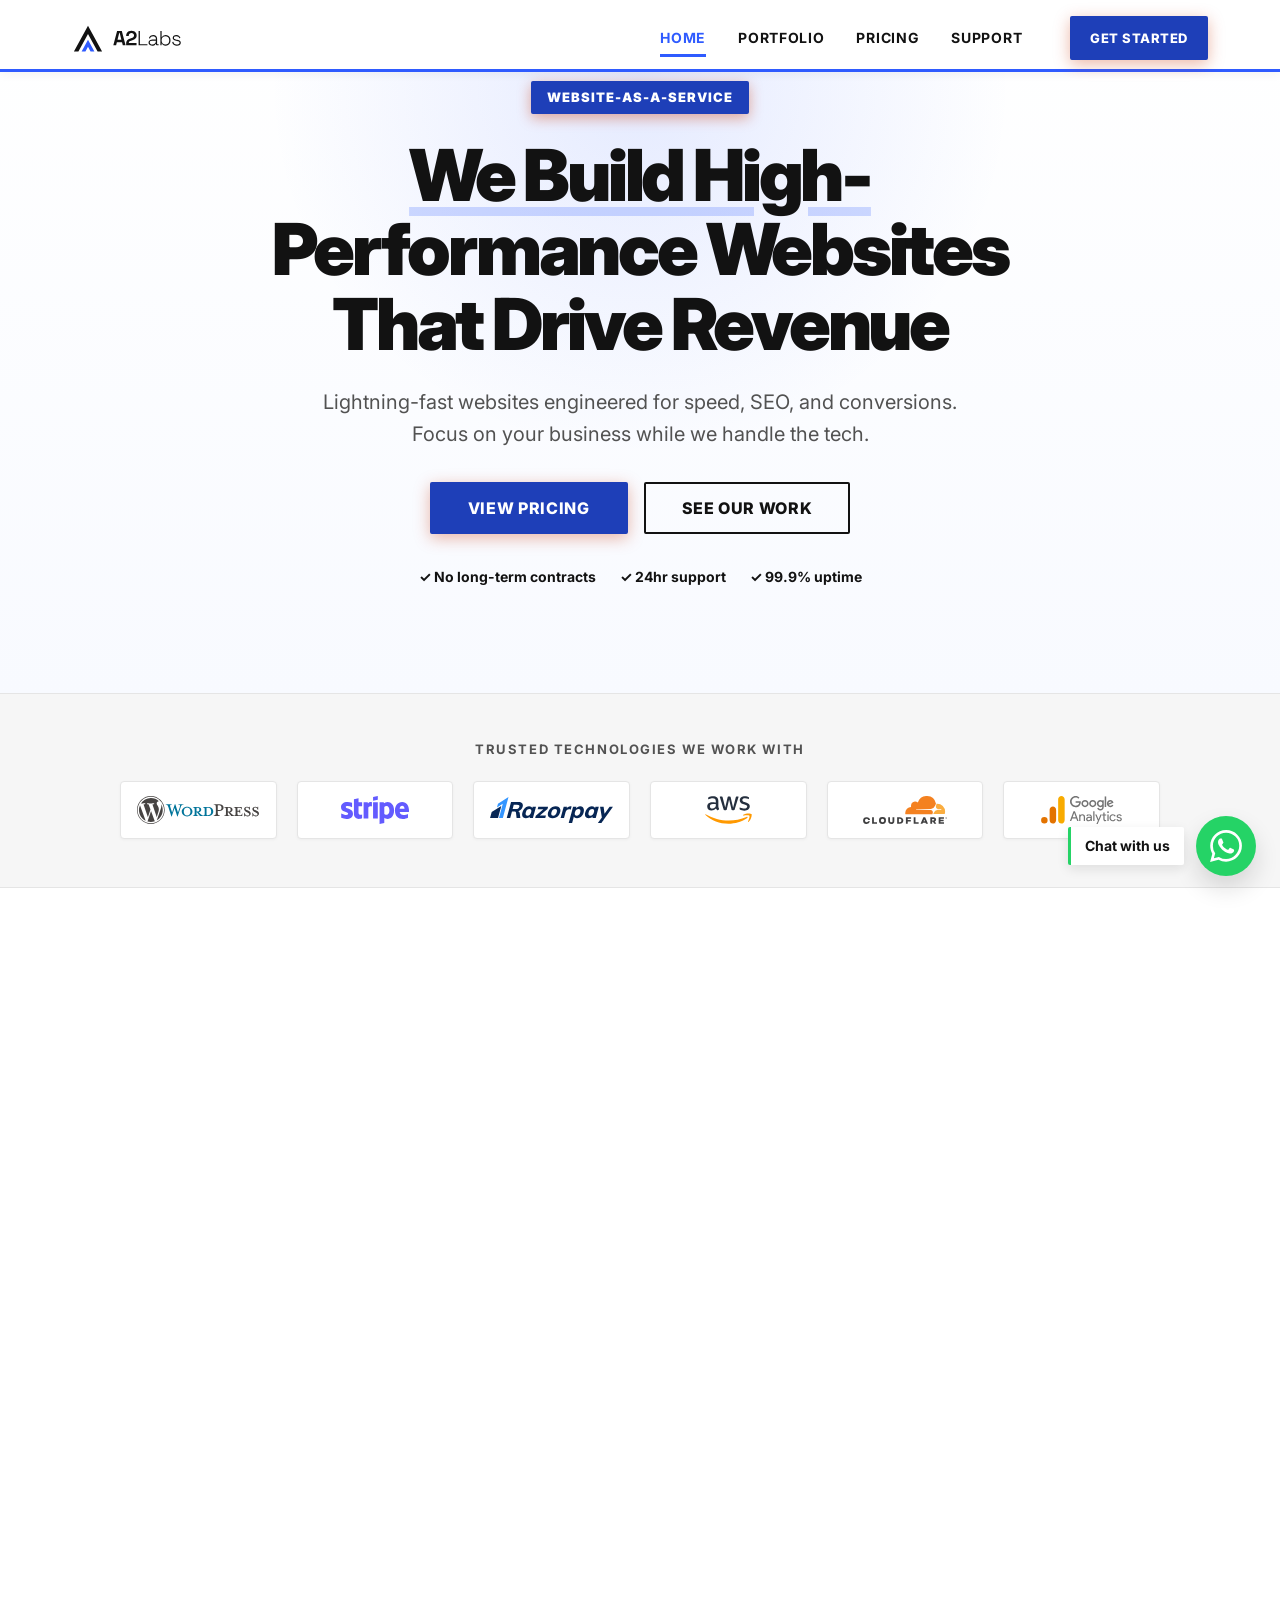
==== commit 960aad5d: "Polish A2Labs visual system and homepage UI" ====
--- a/index.html
+++ b/index.html
@@ -7,7 +7,7 @@
     <title>A2Labs — High-Performance Websites That Drive Revenue</title>
     <meta name="description" content="A2Labs builds blazing-fast, SEO-optimized websites that drive revenue. Expert web development with managed hosting, updates, and support.">
 
-    <meta name="theme-color" content="#121212">
+    <meta name="theme-color" content="#2F5BFF">
     <link rel="apple-touch-icon" href="assets/icons/apple-touch-icon.png">
 
     <!-- Open Graph & Social Preview -->
@@ -85,7 +85,7 @@
         <!-- Hero Section -->
         <section class="hero section">
             <div class="container hero-content text-center">
-                <span class="hero-badge">🚀 Website-as-a-Service</span>
+                <span class="hero-badge">Website-as-a-Service</span>
                 <h1>We Build High-Performance Websites That Drive Revenue</h1>
                 <p class="hero-subtitle">Lightning-fast websites engineered for speed, SEO, and conversions. Focus on your business while we handle the tech.</p>
 
@@ -139,17 +139,17 @@
 
                 <div class="features-grid">
                     <div class="card feature-card animate-on-scroll">
-                        <div class="feature-icon" aria-hidden="true">⚡</div>
+                        <div class="feature-icon feature-icon--speed" aria-hidden="true">01</div>
                         <h3>Blazing Fast Speeds</h3>
                         <p>Sub-2-second load times with optimized hosting, CDN delivery, and modern image formats. Your visitors won't wait.</p>
                     </div>
                     <div class="card feature-card animate-on-scroll">
-                        <div class="feature-icon" aria-hidden="true">📈</div>
+                        <div class="feature-icon feature-icon--seo" aria-hidden="true">02</div>
                         <h3>SEO Optimized Architecture</h3>
                         <p>Built from the ground up with semantic HTML, schema markup, and Core Web Vitals optimization to rank higher.</p>
                     </div>
                     <div class="card feature-card animate-on-scroll">
-                        <div class="feature-icon" aria-hidden="true">🔄</div>
+                        <div class="feature-icon feature-icon--updates" aria-hidden="true">03</div>
                         <h3>Frictionless Updates</h3>
                         <p>Need a change? Submit a request and we handle it within 24 hours. No learning curves, no hassle.</p>
                     </div>
--- a/css/variables.css
+++ b/css/variables.css
@@ -1,14 +1,14 @@
 :root {
-  /* Ultra Robotics Corp Brand Colors */
-  /* Primary Neon / Industrial Orange */
-  --color-primary: #FF4500;
-  --color-primary-alt: #FF5500;
-  --color-primary-hover: #E03E00;
-  --color-primary-dark: #C83200;
-  --color-primary-light: #FF6A33;
-  --color-primary-lightest: #FFE8E0;
-  --color-primary-surface: #FFF4F0;
-  --color-primary-glow: rgba(255, 69, 0, 0.35);
+  /* A2Labs Brand Colors */
+  /* Primary Electric Blue */
+  --color-primary: #2F5BFF;
+  --color-primary-alt: #5B7CFF;
+  --color-primary-hover: #2448D9;
+  --color-primary-dark: #1E3FB8;
+  --color-primary-light: #7B96FF;
+  --color-primary-lightest: #DDE5FF;
+  --color-primary-surface: #F1F4FF;
+  --color-primary-glow: rgba(47, 91, 255, 0.28);
   --color-primary-text: #FFFFFF;
 
   /* Dark Charcoal / Industrial Black */
--- a/css/pages/home.css
+++ b/css/pages/home.css
@@ -7,7 +7,9 @@
   display: flex;
   align-items: center;
   padding-top: var(--header-height);
-  background: radial-gradient(circle at 50% 25%, rgba(255, 69, 0, 0.08) 0%, transparent 60%), #FFFFFF;
+  background:
+    radial-gradient(circle at 50% 12%, rgba(47, 91, 255, 0.12) 0%, transparent 42%),
+    linear-gradient(180deg, #ffffff 0%, #f8faff 100%);
 }
 
 .hero-content {
@@ -31,13 +33,23 @@
 }
 
 .hero h1 {
-  font-size: clamp(2.25rem, 5vw, 3.75rem);
-  font-weight: var(--font-weight-black);
-  line-height: 1.1;
+  font-size: clamp(2.5rem, 5.6vw, 5rem);
+  font-weight: var(--font-weight-black);
+  line-height: 1.04;
   margin-bottom: var(--space-6);
   color: var(--color-text-primary);
   font-family: var(--font-heading);
-  letter-spacing: -0.02em;
+  letter-spacing: -0.045em;
+  max-width: 980px;
+  margin-left: auto;
+  margin-right: auto;
+}
+
+.hero h1::first-line {
+  text-decoration: underline;
+  text-decoration-color: rgba(47, 91, 255, 0.22);
+  text-decoration-thickness: 0.12em;
+  text-underline-offset: 0.08em;
 }
 
 .hero-subtitle {
@@ -99,13 +111,23 @@
   height: 64px;
   background: var(--color-primary);
   color: var(--color-white);
-  border-radius: var(--radius-sm);
+  border-radius: var(--radius-md);
   display: flex;
   align-items: center;
   justify-content: center;
-  font-size: 1.75rem;
+  font-size: 0.8rem;
+  font-weight: var(--font-weight-black);
+  letter-spacing: 0.12em;
   margin: 0 auto var(--space-6);
-  box-shadow: 0 4px 16px var(--color-primary-glow);
+  box-shadow: 0 8px 20px var(--color-primary-glow);
+}
+
+.feature-icon--seo {
+  background: var(--color-dark);
+}
+
+.feature-icon--updates {
+  background: var(--color-primary-alt);
 }
 
 .feature-card h3 {
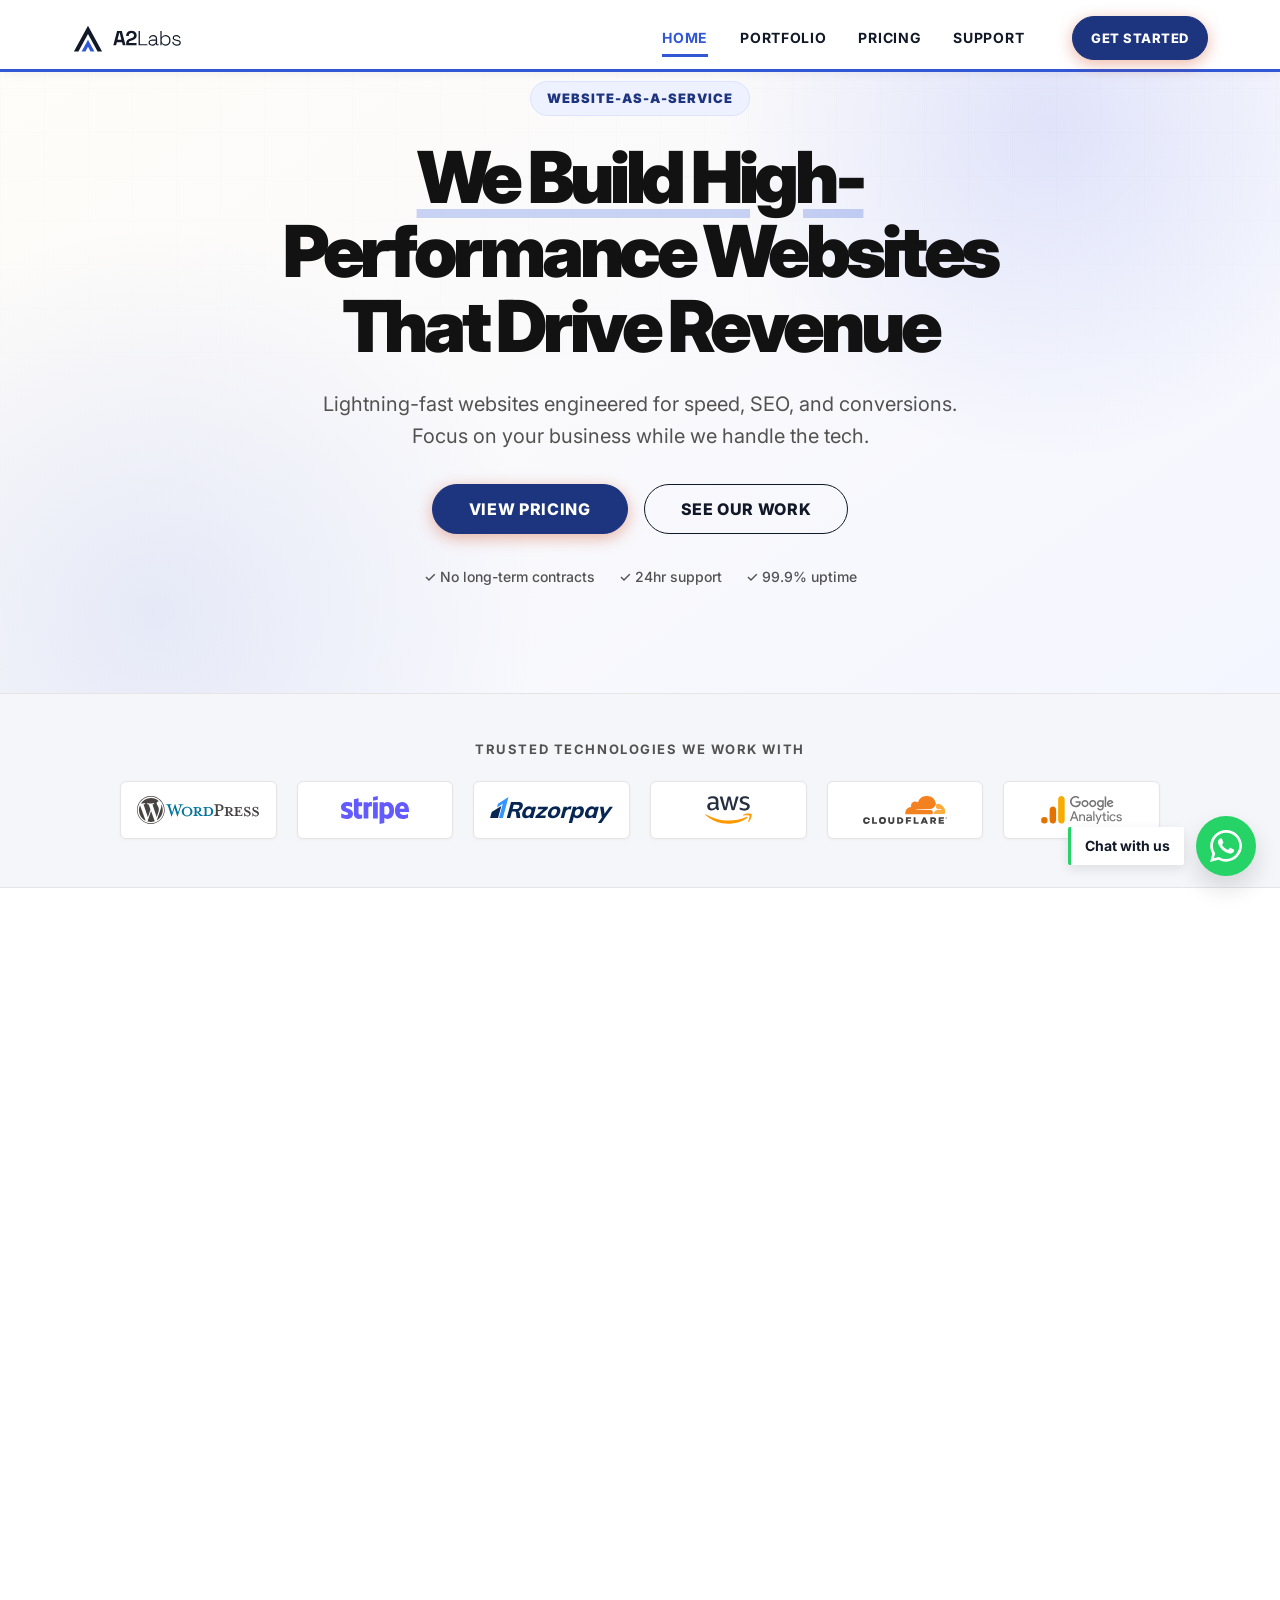
==== commit 578d1619: "Refresh agency color theme and UI polish" ====
--- a/index.html
+++ b/index.html
@@ -4,6 +4,7 @@
     <meta charset="utf-8">
     <meta name="viewport" content="width=device-width, initial-scale=1.0, viewport-fit=cover">
     <meta name="color-scheme" content="light">
+    <meta name="theme-color" content="#111827">
     <title>A2Labs — High-Performance Websites That Drive Revenue</title>
     <meta name="description" content="A2Labs builds blazing-fast, SEO-optimized websites that drive revenue. Expert web development with managed hosting, updates, and support.">
 
@@ -48,7 +49,7 @@
             <a href="/" class="logo" aria-label="A2Labs Home">
                 <svg class="logo-svg" viewBox="0 0 350 100" width="140" height="40" aria-hidden="true" focusable="false">
                     <path d="M50 12L94 92H80L50 37.5L20 92H6Z" fill="currentColor"/>
-                    <path d="M50 55.6L70 92H58L50 77.5L42 92H30Z" fill="#2F5BFF"/>
+                    <path d="M50 55.6L70 92H58L50 77.5L42 92H30Z" fill="#3157D5"/>
                     <path d="M137.86 73L129.15 73L140.93 28.20L155.65 28.20L167.42 73L158.72 73L156.29 63.14L140.29 63.14L137.86 73M147.71 33.51L142.27 55.34L154.30 55.34L148.86 33.51 M201.67 73L169.16 73L169.16 67.62Q169.16 62.95 170.69 59.85Q172.23 56.74 175.14 54.73Q178.05 52.71 182.28 51.43L186.57 50.09Q188.93 49.32 190.53 48.20Q192.13 47.08 193 45.48Q193.86 43.88 193.86 41.83L193.86 41.58Q193.86 38.38 191.69 36.49Q189.51 34.60 185.73 34.60Q182.02 34.60 179.75 36.62Q177.48 38.63 177.48 42.41L177.48 43.56L169.29 43.56L169.29 42.54Q169.29 37.67 171.46 34.28Q173.64 30.89 177.38 29.10Q181.13 27.30 185.73 27.30Q190.34 27.30 194.05 29.06Q197.77 30.82 199.91 33.99Q202.05 37.16 202.05 41.45L202.05 42.09Q202.05 46.38 200.29 49.35Q198.53 52.33 195.53 54.22Q192.52 56.10 188.68 57.32L184.58 58.60Q181.83 59.43 180.29 60.42Q178.76 61.42 178.15 62.60Q177.54 63.78 177.54 65.45L177.54 65.70L201.67 65.70 M235.72 73L208.07 73L208.07 28.20L212.17 28.20L212.17 69.29L235.72 69.29 M250.85 73.90Q247.58 73.90 244.93 72.78Q242.27 71.66 240.74 69.48Q239.20 67.30 239.20 64.23Q239.20 61.10 240.74 59.05Q242.27 57 244.90 55.98Q247.52 54.95 250.72 54.95L262.11 54.95L262.11 52.46Q262.11 48.68 259.94 46.57Q257.76 44.46 253.60 44.46Q249.50 44.46 247.10 46.47Q244.70 48.49 243.87 51.88L240.16 50.79Q240.93 48.04 242.59 45.83Q244.26 43.62 247.01 42.31Q249.76 41 253.60 41Q259.49 41 262.72 44.07Q265.95 47.14 265.95 52.65L265.95 67.75Q265.95 69.67 267.74 69.67L270.75 69.67L270.75 73L266.66 73Q264.67 73 263.52 71.82Q262.37 70.63 262.37 68.58L262.37 68.14L261.73 68.14Q260.90 69.54 259.58 70.89Q258.27 72.23 256.16 73.06Q254.05 73.90 250.85 73.90M251.10 70.44Q256.03 70.44 259.07 67.46Q262.11 64.49 262.11 59.05L262.11 58.28L250.78 58.28Q247.46 58.28 245.25 59.72Q243.04 61.16 243.04 64.17Q243.04 67.18 245.31 68.81Q247.58 70.44 251.10 70.44 M292.86 73.90Q287.74 73.90 284.89 71.88Q282.05 69.86 280.70 67.30L279.93 67.30L279.93 73L276.22 73L276.22 28.20L280.06 28.20L280.06 47.34L280.83 47.34Q281.66 45.74 283.17 44.30Q284.67 42.86 287.07 41.93Q289.47 41 292.86 41Q297.09 41 300.48 42.95Q303.87 44.90 305.85 48.52Q307.84 52.14 307.84 57.06L307.84 57.83Q307.84 62.76 305.82 66.38Q303.81 69.99 300.41 71.94Q297.02 73.90 292.86 73.90M291.97 70.44Q297.28 70.44 300.57 67.05Q303.87 63.66 303.87 57.70L303.87 57.19Q303.87 51.24 300.57 47.85Q297.28 44.46 291.97 44.46Q286.72 44.46 283.39 47.85Q280.06 51.24 280.06 57.19L280.06 57.70Q280.06 63.66 283.39 67.05Q286.72 70.44 291.97 70.44 M327.64 73.90Q322.01 73.90 318.01 71.21Q314.01 68.52 313.12 62.31L316.89 61.61Q317.40 65 318.97 66.95Q320.54 68.90 322.81 69.74Q325.08 70.57 327.64 70.57Q331.48 70.57 333.82 69Q336.16 67.43 336.16 64.68Q336.16 61.86 333.95 60.78Q331.74 59.69 328.09 59.05L325.15 58.54Q322.20 58.02 319.84 56.97Q317.47 55.91 316.09 54.12Q314.72 52.33 314.72 49.64Q314.72 45.61 317.88 43.30Q321.05 41 326.30 41Q331.61 41 334.84 43.40Q338.08 45.80 338.91 50.34L335.32 51.11Q334.68 47.40 332.28 45.86Q329.88 44.33 326.30 44.33Q322.78 44.33 320.67 45.67Q318.56 47.02 318.56 49.64Q318.56 52.20 320.48 53.38Q322.40 54.57 325.72 55.14L328.67 55.66Q331.87 56.17 334.43 57.16Q336.99 58.15 338.49 59.94Q340 61.74 340 64.68Q340 69.10 336.67 71.50Q333.34 73.90 327.64 73.90" fill="currentColor"/>
                 </svg>
             </a>
@@ -205,7 +206,7 @@
                     <a href="/" class="logo" aria-label="A2Labs Home">
                         <svg class="logo-svg" viewBox="0 0 350 100" width="140" height="40" aria-hidden="true" focusable="false">
                     <path d="M50 12L94 92H80L50 37.5L20 92H6Z" fill="currentColor"/>
-                    <path d="M50 55.6L70 92H58L50 77.5L42 92H30Z" fill="#2F5BFF"/>
+                    <path d="M50 55.6L70 92H58L50 77.5L42 92H30Z" fill="#3157D5"/>
                     <path d="M137.86 73L129.15 73L140.93 28.20L155.65 28.20L167.42 73L158.72 73L156.29 63.14L140.29 63.14L137.86 73M147.71 33.51L142.27 55.34L154.30 55.34L148.86 33.51 M201.67 73L169.16 73L169.16 67.62Q169.16 62.95 170.69 59.85Q172.23 56.74 175.14 54.73Q178.05 52.71 182.28 51.43L186.57 50.09Q188.93 49.32 190.53 48.20Q192.13 47.08 193 45.48Q193.86 43.88 193.86 41.83L193.86 41.58Q193.86 38.38 191.69 36.49Q189.51 34.60 185.73 34.60Q182.02 34.60 179.75 36.62Q177.48 38.63 177.48 42.41L177.48 43.56L169.29 43.56L169.29 42.54Q169.29 37.67 171.46 34.28Q173.64 30.89 177.38 29.10Q181.13 27.30 185.73 27.30Q190.34 27.30 194.05 29.06Q197.77 30.82 199.91 33.99Q202.05 37.16 202.05 41.45L202.05 42.09Q202.05 46.38 200.29 49.35Q198.53 52.33 195.53 54.22Q192.52 56.10 188.68 57.32L184.58 58.60Q181.83 59.43 180.29 60.42Q178.76 61.42 178.15 62.60Q177.54 63.78 177.54 65.45L177.54 65.70L201.67 65.70 M235.72 73L208.07 73L208.07 28.20L212.17 28.20L212.17 69.29L235.72 69.29 M250.85 73.90Q247.58 73.90 244.93 72.78Q242.27 71.66 240.74 69.48Q239.20 67.30 239.20 64.23Q239.20 61.10 240.74 59.05Q242.27 57 244.90 55.98Q247.52 54.95 250.72 54.95L262.11 54.95L262.11 52.46Q262.11 48.68 259.94 46.57Q257.76 44.46 253.60 44.46Q249.50 44.46 247.10 46.47Q244.70 48.49 243.87 51.88L240.16 50.79Q240.93 48.04 242.59 45.83Q244.26 43.62 247.01 42.31Q249.76 41 253.60 41Q259.49 41 262.72 44.07Q265.95 47.14 265.95 52.65L265.95 67.75Q265.95 69.67 267.74 69.67L270.75 69.67L270.75 73L266.66 73Q264.67 73 263.52 71.82Q262.37 70.63 262.37 68.58L262.37 68.14L261.73 68.14Q260.90 69.54 259.58 70.89Q258.27 72.23 256.16 73.06Q254.05 73.90 250.85 73.90M251.10 70.44Q256.03 70.44 259.07 67.46Q262.11 64.49 262.11 59.05L262.11 58.28L250.78 58.28Q247.46 58.28 245.25 59.72Q243.04 61.16 243.04 64.17Q243.04 67.18 245.31 68.81Q247.58 70.44 251.10 70.44 M292.86 73.90Q287.74 73.90 284.89 71.88Q282.05 69.86 280.70 67.30L279.93 67.30L279.93 73L276.22 73L276.22 28.20L280.06 28.20L280.06 47.34L280.83 47.34Q281.66 45.74 283.17 44.30Q284.67 42.86 287.07 41.93Q289.47 41 292.86 41Q297.09 41 300.48 42.95Q303.87 44.90 305.85 48.52Q307.84 52.14 307.84 57.06L307.84 57.83Q307.84 62.76 305.82 66.38Q303.81 69.99 300.41 71.94Q297.02 73.90 292.86 73.90M291.97 70.44Q297.28 70.44 300.57 67.05Q303.87 63.66 303.87 57.70L303.87 57.19Q303.87 51.24 300.57 47.85Q297.28 44.46 291.97 44.46Q286.72 44.46 283.39 47.85Q280.06 51.24 280.06 57.19L280.06 57.70Q280.06 63.66 283.39 67.05Q286.72 70.44 291.97 70.44 M327.64 73.90Q322.01 73.90 318.01 71.21Q314.01 68.52 313.12 62.31L316.89 61.61Q317.40 65 318.97 66.95Q320.54 68.90 322.81 69.74Q325.08 70.57 327.64 70.57Q331.48 70.57 333.82 69Q336.16 67.43 336.16 64.68Q336.16 61.86 333.95 60.78Q331.74 59.69 328.09 59.05L325.15 58.54Q322.20 58.02 319.84 56.97Q317.47 55.91 316.09 54.12Q314.72 52.33 314.72 49.64Q314.72 45.61 317.88 43.30Q321.05 41 326.30 41Q331.61 41 334.84 43.40Q338.08 45.80 338.91 50.34L335.32 51.11Q334.68 47.40 332.28 45.86Q329.88 44.33 326.30 44.33Q322.78 44.33 320.67 45.67Q318.56 47.02 318.56 49.64Q318.56 52.20 320.48 53.38Q322.40 54.57 325.72 55.14L328.67 55.66Q331.87 56.17 334.43 57.16Q336.99 58.15 338.49 59.94Q340 61.74 340 64.68Q340 69.10 336.67 71.50Q333.34 73.90 327.64 73.90" fill="currentColor"/>
                 </svg>
                     </a>
--- a/css/variables.css
+++ b/css/variables.css
@@ -1,21 +1,20 @@
 :root {
-  /* A2Labs Brand Colors */
-  /* Primary Electric Blue */
-  --color-primary: #2F5BFF;
-  --color-primary-alt: #5B7CFF;
-  --color-primary-hover: #2448D9;
-  --color-primary-dark: #1E3FB8;
-  --color-primary-light: #7B96FF;
-  --color-primary-lightest: #DDE5FF;
-  --color-primary-surface: #F1F4FF;
-  --color-primary-glow: rgba(47, 91, 255, 0.28);
+  /* A2Labs Brand Colors — ink, ivory, and cobalt */
+  --color-primary: #3157D5;
+  --color-primary-alt: #6B7FF2;
+  --color-primary-hover: #2746B2;
+  --color-primary-dark: #1D347F;
+  --color-primary-light: #A9B6FF;
+  --color-primary-lightest: #DDE3FF;
+  --color-primary-surface: #EEF1FF;
+  --color-primary-glow: rgba(49, 87, 213, 0.24);
   --color-primary-text: #FFFFFF;
 
-  /* Dark Charcoal / Industrial Black */
-  --color-dark: #121212;
-  --color-dark-surface: #1A1A1A;
-  --color-dark-card: #1E1E1E;
-  --color-black: #0A0A0A;
+  /* Deep Ink / Night Surfaces */
+  --color-dark: #111827;
+  --color-dark-surface: #19243A;
+  --color-dark-card: #22304A;
+  --color-black: #0A1020;
 
   /* WhatsApp */
   --color-whatsapp: #25D366;
--- a/css/components.css
+++ b/css/components.css
@@ -1,4 +1,4 @@
-/* Buttons - Ultra Robotics High-Octane Neon Orange & Industrial Black */
+/* Buttons - confident cobalt with premium ink contrast */
 .btn {
   display: inline-flex;
   align-items: center;
@@ -9,12 +9,12 @@
   font-size: 0.9375rem;
   letter-spacing: 0.04em;
   text-transform: uppercase;
-  border-radius: var(--radius-sm);
+  border-radius: var(--radius-full);
   min-height: 44px;
   min-width: 44px;
   cursor: pointer;
-  transition: all var(--transition-normal);
-  border: 2px solid transparent;
+  transition: transform var(--transition-normal), background-color var(--transition-normal), color var(--transition-normal), border-color var(--transition-normal), box-shadow var(--transition-normal);
+  border: 1px solid transparent;
   text-decoration: none;
   line-height: 1;
 }
--- a/css/pages/home.css
+++ b/css/pages/home.css
@@ -1,4 +1,4 @@
-/* Home Page Specific Styles - Ultra Robotics Industrial Branding */
+/* Home Page Specific Styles - editorial agency system */
 
 /* Hero Section */
 .hero {
@@ -207,3 +207,42 @@
   padding-top: calc(var(--header-height) + var(--space-16));
 }
 
+/* Editorial polish */
+.hero {
+  position: relative;
+  overflow: hidden;
+  background:
+    radial-gradient(circle at 82% 18%, rgba(107, 127, 242, 0.18), transparent 28%),
+    radial-gradient(circle at 12% 88%, rgba(49, 87, 213, 0.10), transparent 30%),
+    linear-gradient(145deg, #fffdf8 0%, #f4f6ff 100%);
+}
+
+.hero::before {
+  content: '';
+  position: absolute;
+  inset: 0;
+  pointer-events: none;
+  opacity: 0.3;
+  background-image: linear-gradient(rgba(17, 24, 39, 0.045) 1px, transparent 1px), linear-gradient(90deg, rgba(17, 24, 39, 0.045) 1px, transparent 1px);
+  background-size: 44px 44px;
+  mask-image: linear-gradient(to bottom, black, transparent 75%);
+}
+
+.hero-content { position: relative; z-index: 1; }
+.hero-badge {
+  border-radius: var(--radius-full);
+  background: var(--color-primary-surface);
+  color: var(--color-primary-dark);
+  border: 1px solid var(--color-primary-lightest);
+  box-shadow: none;
+}
+.hero h1 { max-width: 900px; letter-spacing: -0.06em; }
+.hero h1::first-line { text-decoration-color: rgba(49, 87, 213, 0.25); }
+.hero-trust { color: var(--color-text-secondary); font-weight: var(--font-weight-medium); }
+.feature-card, .step-card, .logo-item, .testimonial-card, .comparison-table { border-radius: var(--radius-lg); }
+.feature-card:hover, .step-card:hover { border-color: var(--color-primary-light); box-shadow: 0 18px 40px rgba(29, 52, 127, 0.12); }
+.feature-icon { border-radius: var(--radius-lg); }
+.section-header::after { border-radius: var(--radius-full); height: 3px; transform: none; box-shadow: 0 0 16px var(--color-primary-glow); }
+.section-alt { background: #f5f6fa; }
+.cta-box { border-left: 0; border-radius: var(--radius-xl); background: linear-gradient(135deg, var(--color-dark) 0%, var(--color-dark-surface) 100%); box-shadow: 0 24px 56px rgba(17, 24, 39, 0.22); }
+
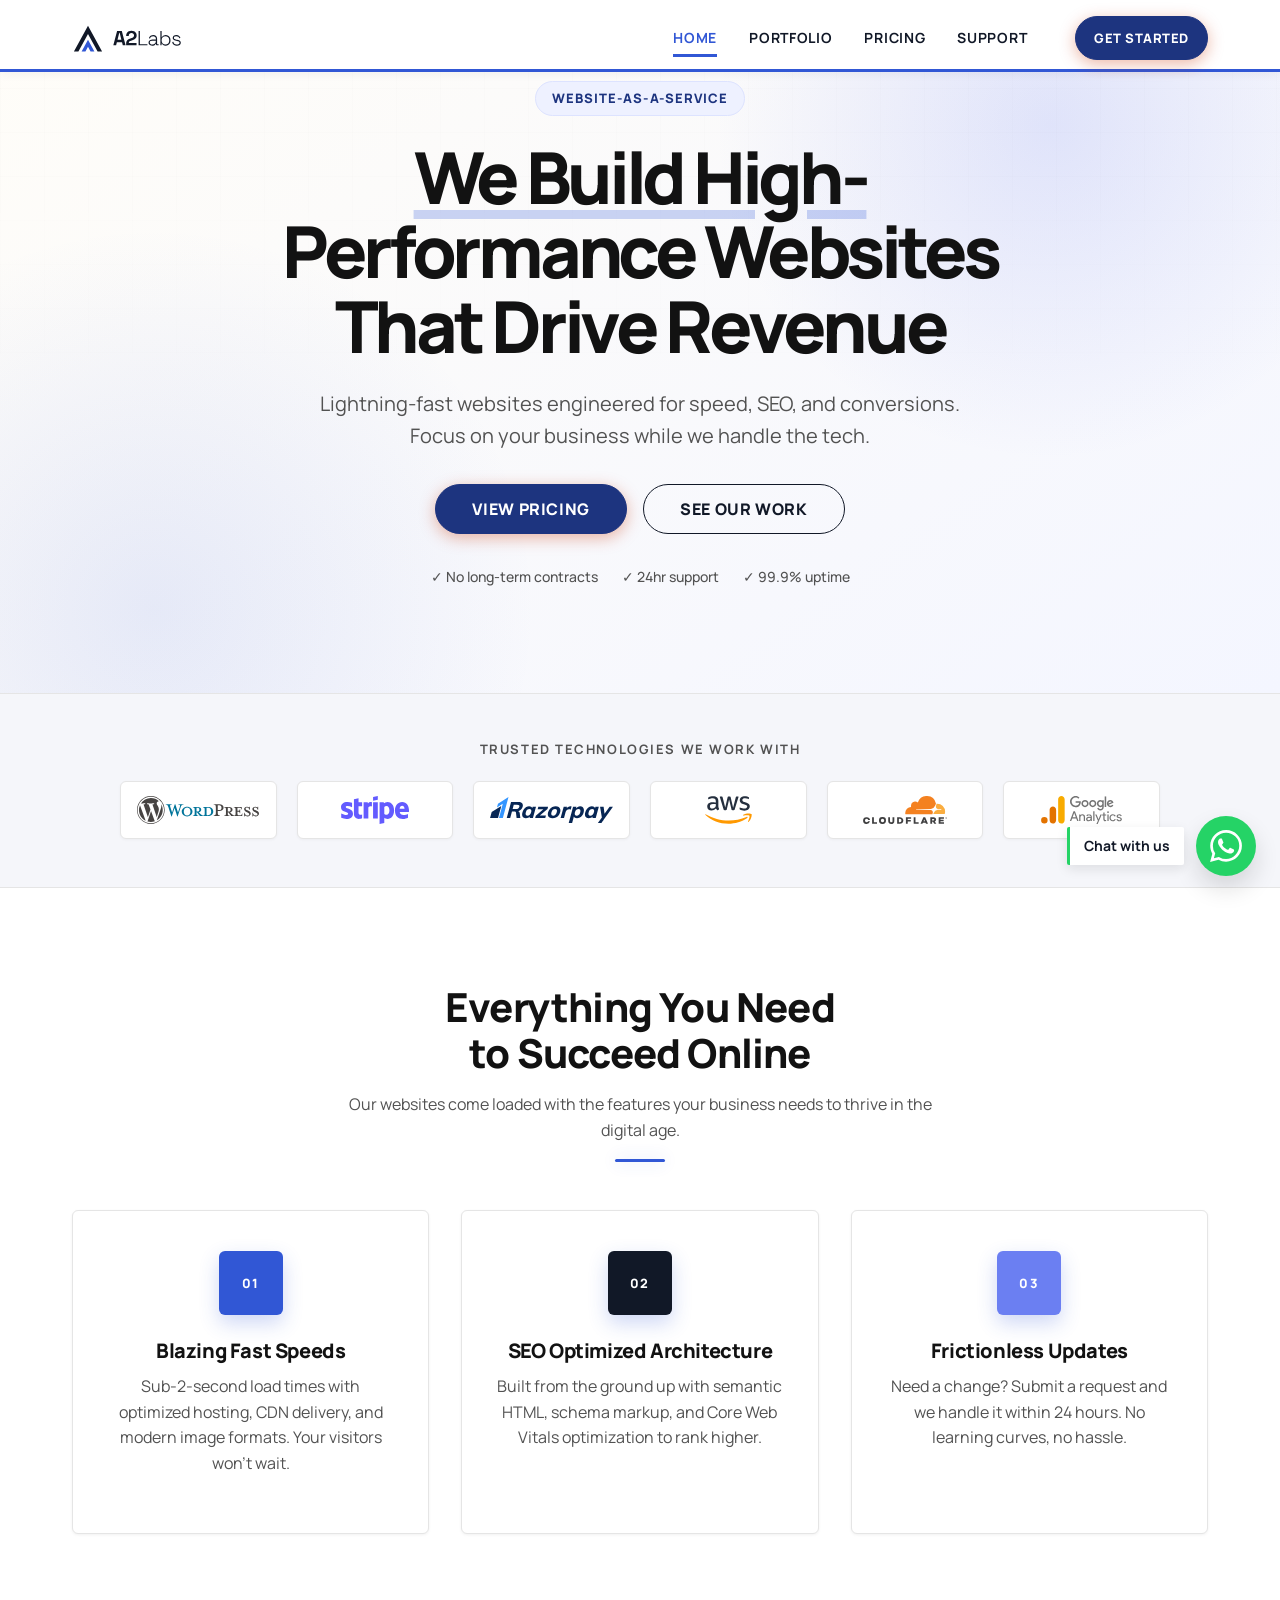
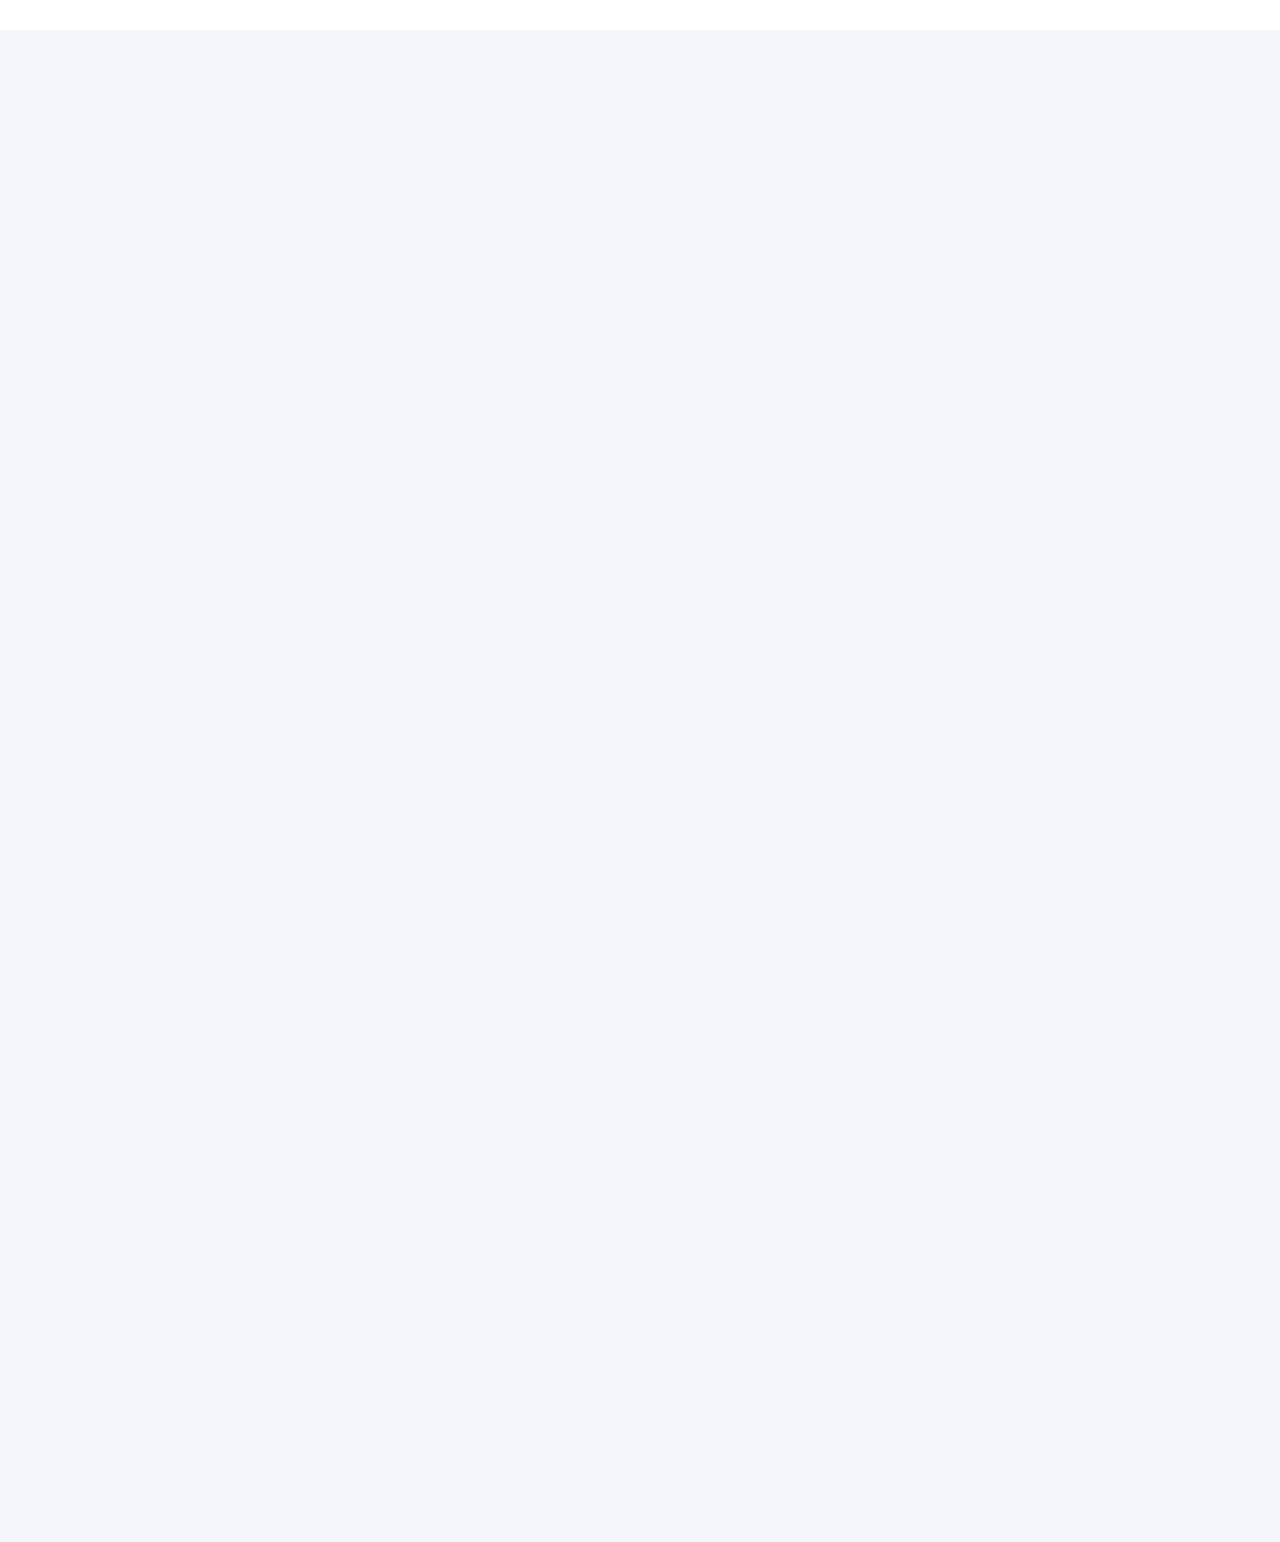
==== commit 58311932: "Use Manrope typography across site" ====
--- a/index.html
+++ b/index.html
@@ -29,7 +29,7 @@
     <noscript><style>.animate-on-scroll { opacity: 1 !important; transform: none !important; }</style></noscript>
     <link rel="preconnect" href="https://fonts.googleapis.com">
     <link rel="preconnect" href="https://fonts.gstatic.com" crossorigin>
-    <link href="https://fonts.googleapis.com/css2?family=Inter:wght@400;600;700;800;900&display=swap" rel="stylesheet">
+    <link href="https://fonts.googleapis.com/css2?family=Manrope:wght@400;500;600;700;800&display=swap" rel="stylesheet">
 
     <!-- CSS -->
     <link rel="stylesheet" href="css/variables.css">
--- a/css/variables.css
+++ b/css/variables.css
@@ -35,9 +35,9 @@
   --color-warning: #D97706;
   --color-error: #DC2626;
 
-  /* Typography - Clean, Heavy-Weight Industrial Sans-Serif with Devanagari Fallback */
-  --font-body: 'Inter', 'Noto Sans Devanagari', -apple-system, BlinkMacSystemFont, 'Segoe UI', Roboto, sans-serif;
-  --font-heading: 'Inter', 'Noto Sans Devanagari', -apple-system, BlinkMacSystemFont, 'Segoe UI', Roboto, sans-serif;
+  /* Typography - Distinctive, geometric agency system with Devanagari fallback */
+  --font-body: 'Manrope', 'Noto Sans Devanagari', -apple-system, BlinkMacSystemFont, 'Segoe UI', Roboto, sans-serif;
+  --font-heading: 'Manrope', 'Noto Sans Devanagari', -apple-system, BlinkMacSystemFont, 'Segoe UI', Roboto, sans-serif;
 
   --font-size-h1: clamp(2.25rem, 5vw, 3.75rem);
   --font-size-h2: clamp(1.75rem, 4vw, 2.5rem);
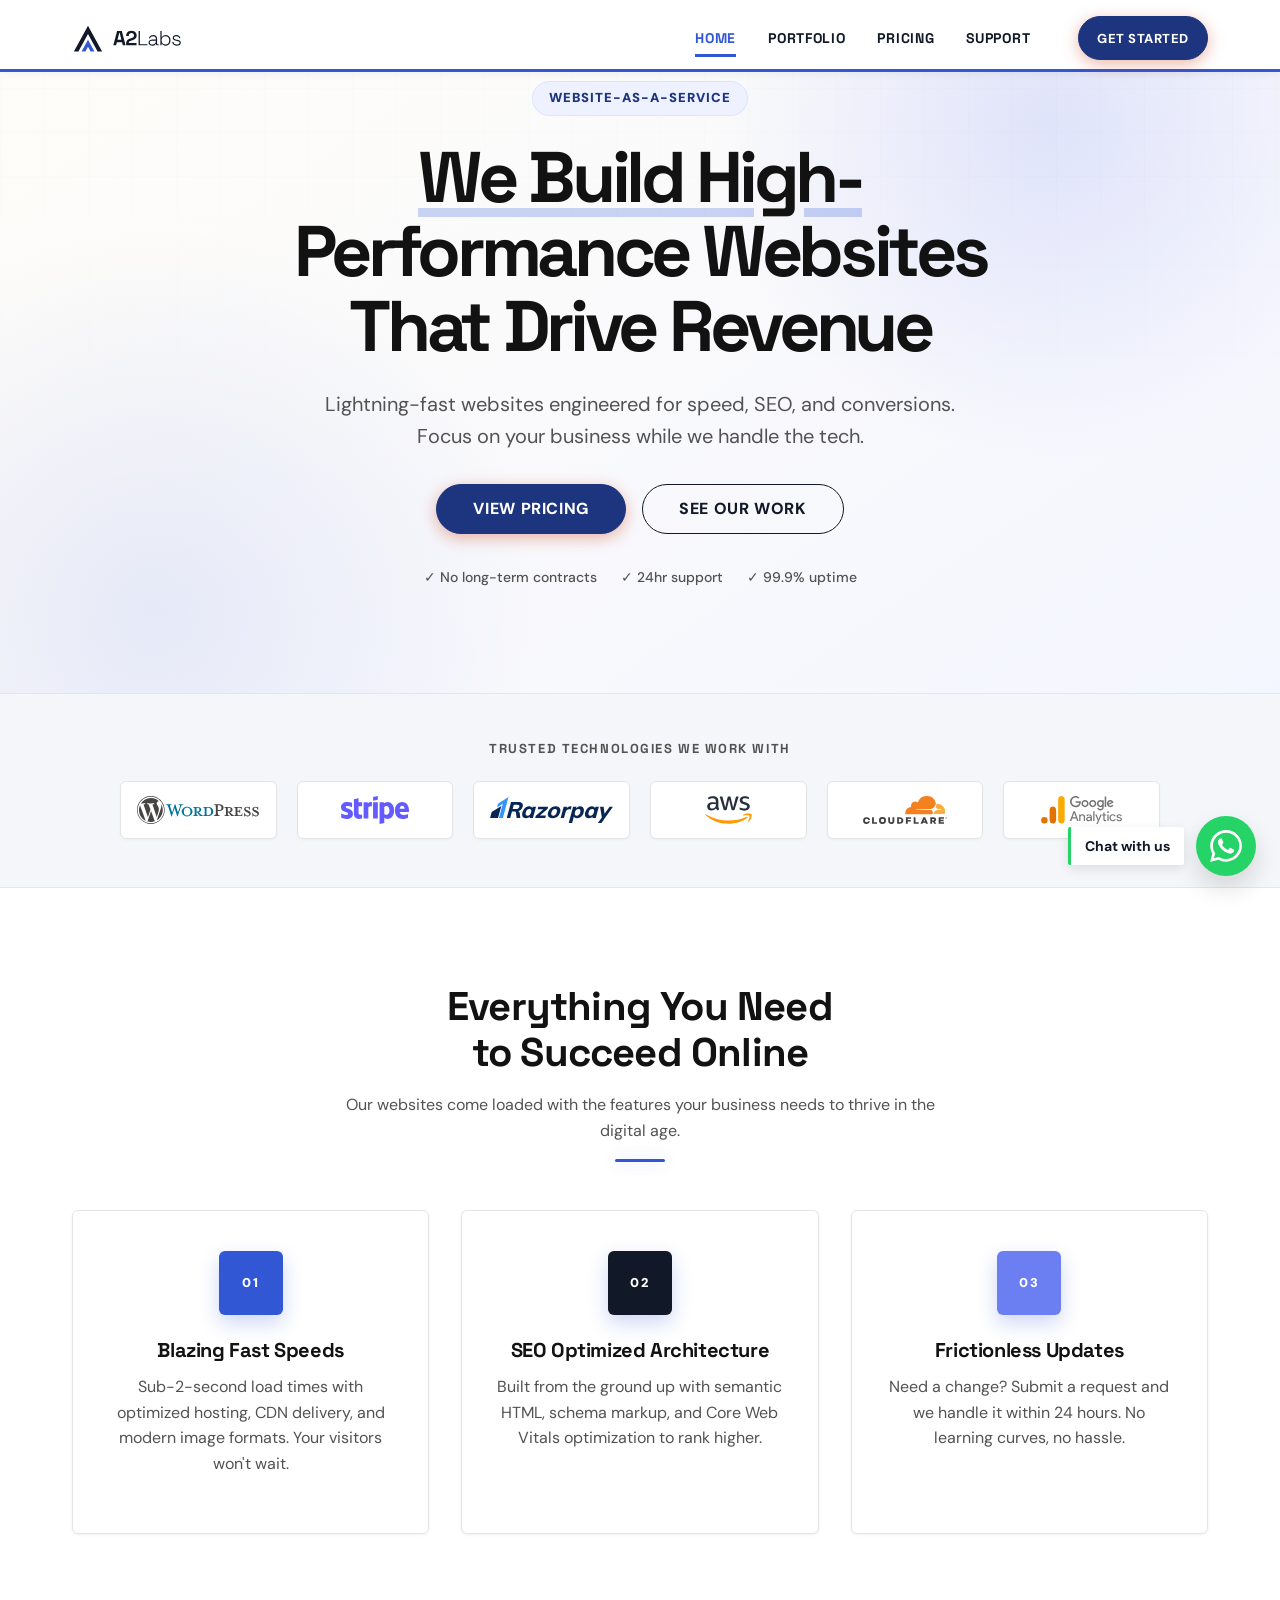
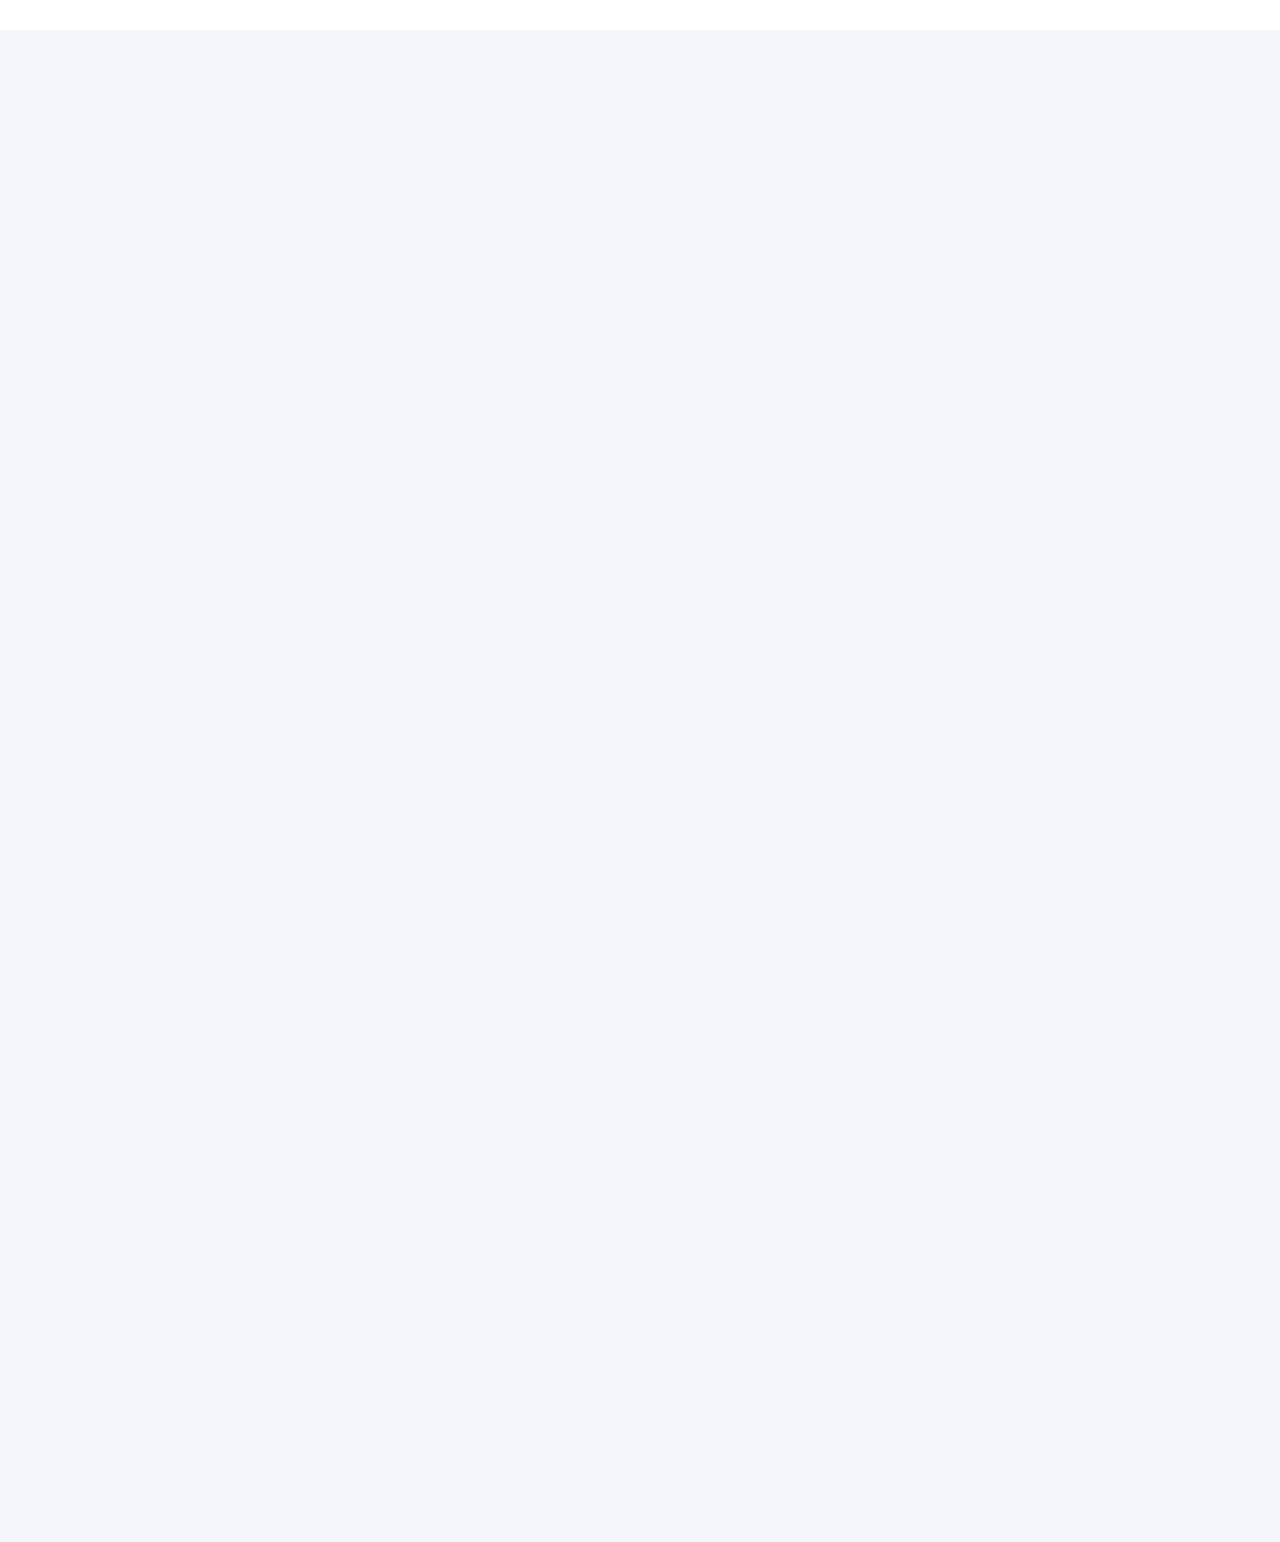
==== commit cb399b6f: "Improve site typography" ====
--- a/index.html
+++ b/index.html
@@ -29,7 +29,7 @@
     <noscript><style>.animate-on-scroll { opacity: 1 !important; transform: none !important; }</style></noscript>
     <link rel="preconnect" href="https://fonts.googleapis.com">
     <link rel="preconnect" href="https://fonts.gstatic.com" crossorigin>
-    <link href="https://fonts.googleapis.com/css2?family=Manrope:wght@400;500;600;700;800&display=swap" rel="stylesheet">
+    <link href="https://fonts.googleapis.com/css2?family=DM+Sans:wght@400;500;600;700&family=Space+Grotesk:wght@400;500;600;700&display=swap" rel="stylesheet">
 
     <!-- CSS -->
     <link rel="stylesheet" href="css/variables.css">
--- a/css/variables.css
+++ b/css/variables.css
@@ -35,9 +35,9 @@
   --color-warning: #D97706;
   --color-error: #DC2626;
 
-  /* Typography - Distinctive, geometric agency system with Devanagari fallback */
-  --font-body: 'Manrope', 'Noto Sans Devanagari', -apple-system, BlinkMacSystemFont, 'Segoe UI', Roboto, sans-serif;
-  --font-heading: 'Manrope', 'Noto Sans Devanagari', -apple-system, BlinkMacSystemFont, 'Segoe UI', Roboto, sans-serif;
+  /* Typography - expressive display face with a calm, highly readable body face */
+  --font-body: 'DM Sans', 'Noto Sans Devanagari', -apple-system, BlinkMacSystemFont, 'Segoe UI', Roboto, sans-serif;
+  --font-heading: 'Space Grotesk', 'Noto Sans Devanagari', -apple-system, BlinkMacSystemFont, 'Segoe UI', Roboto, sans-serif;
 
   --font-size-h1: clamp(2.25rem, 5vw, 3.75rem);
   --font-size-h2: clamp(1.75rem, 4vw, 2.5rem);
